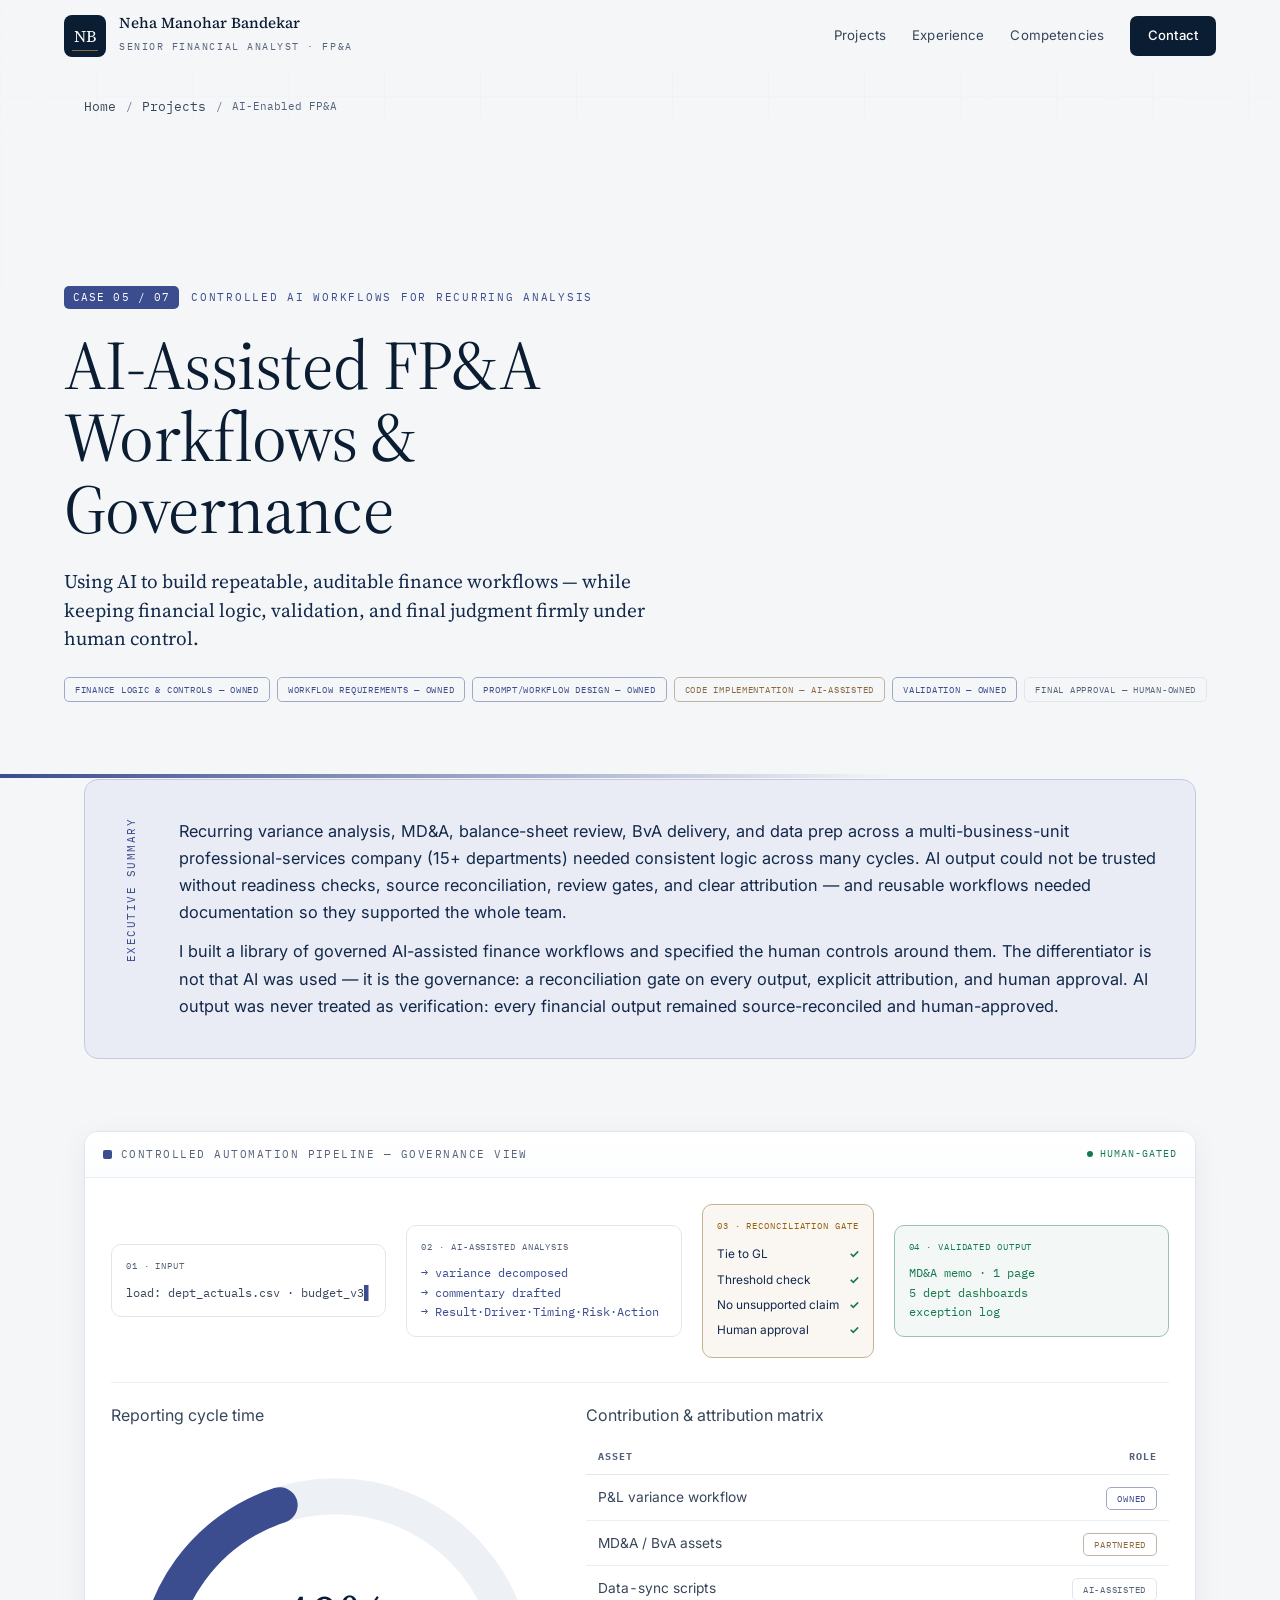
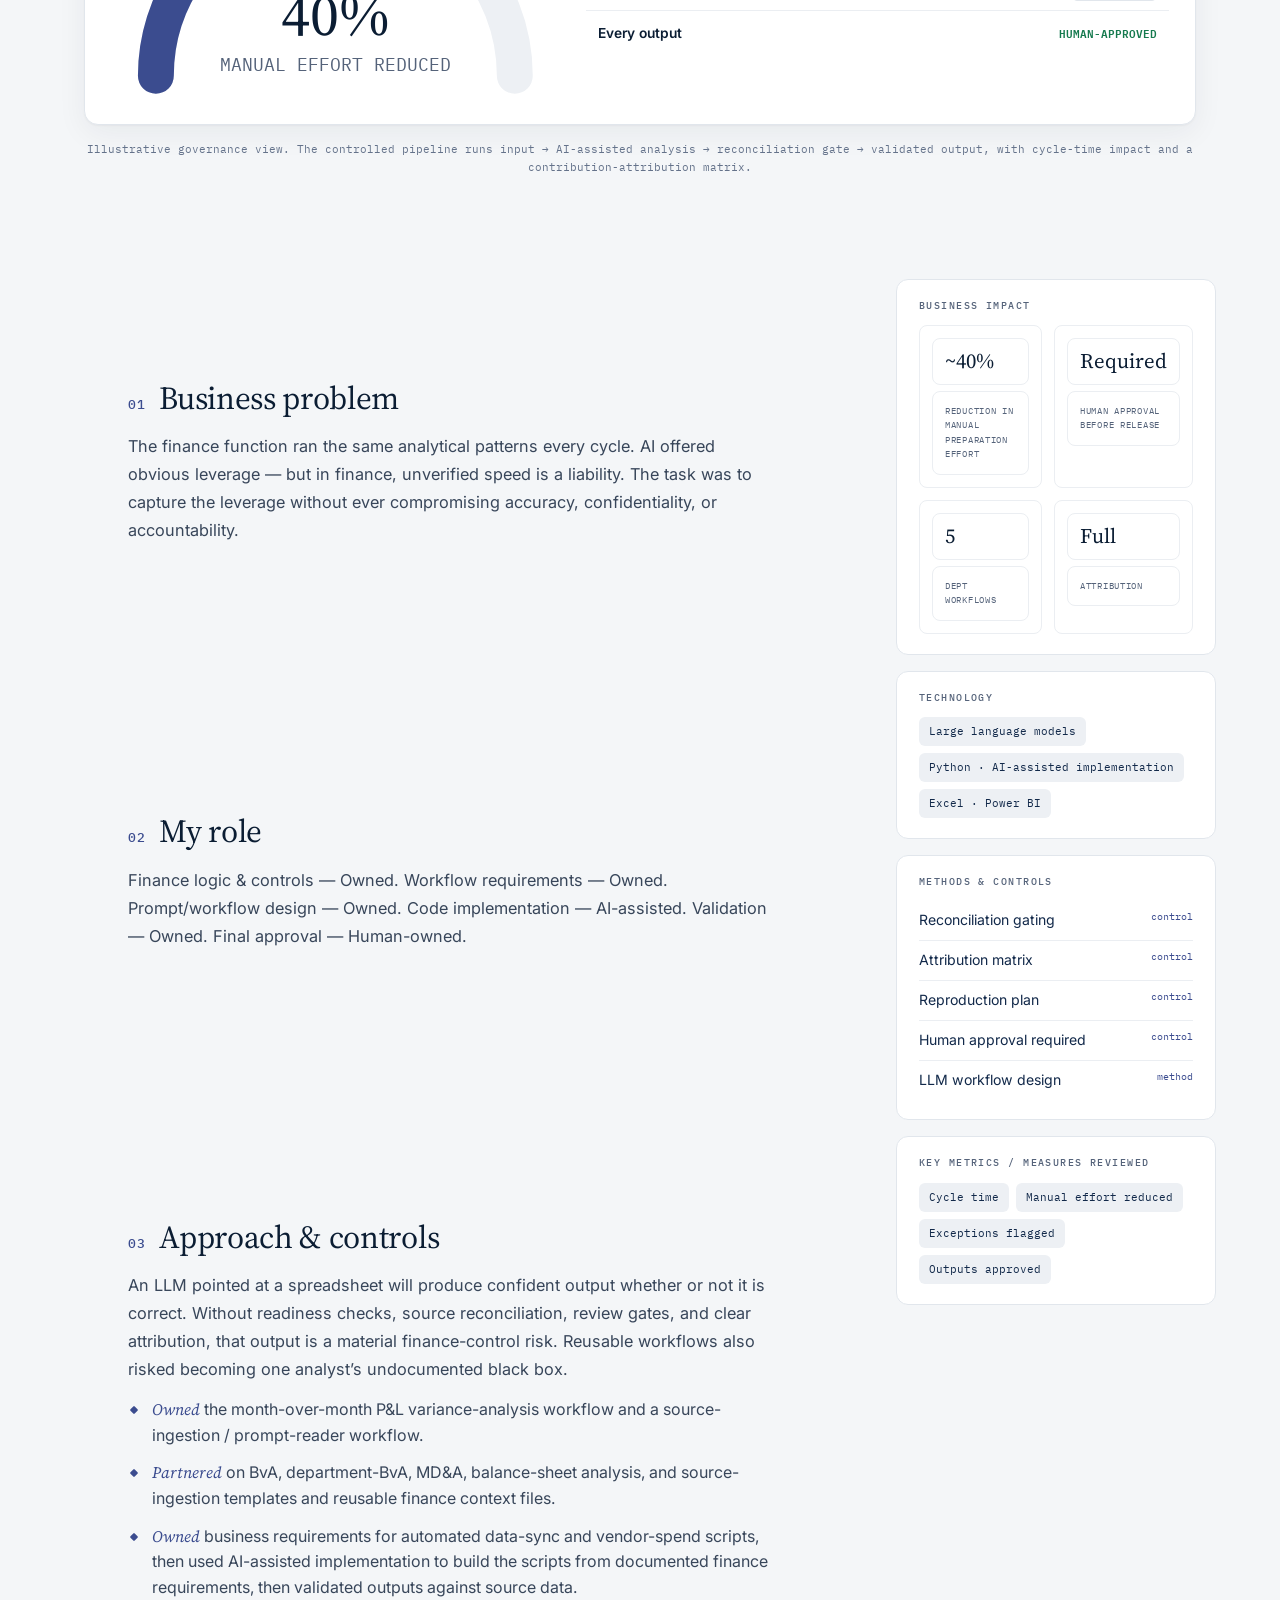
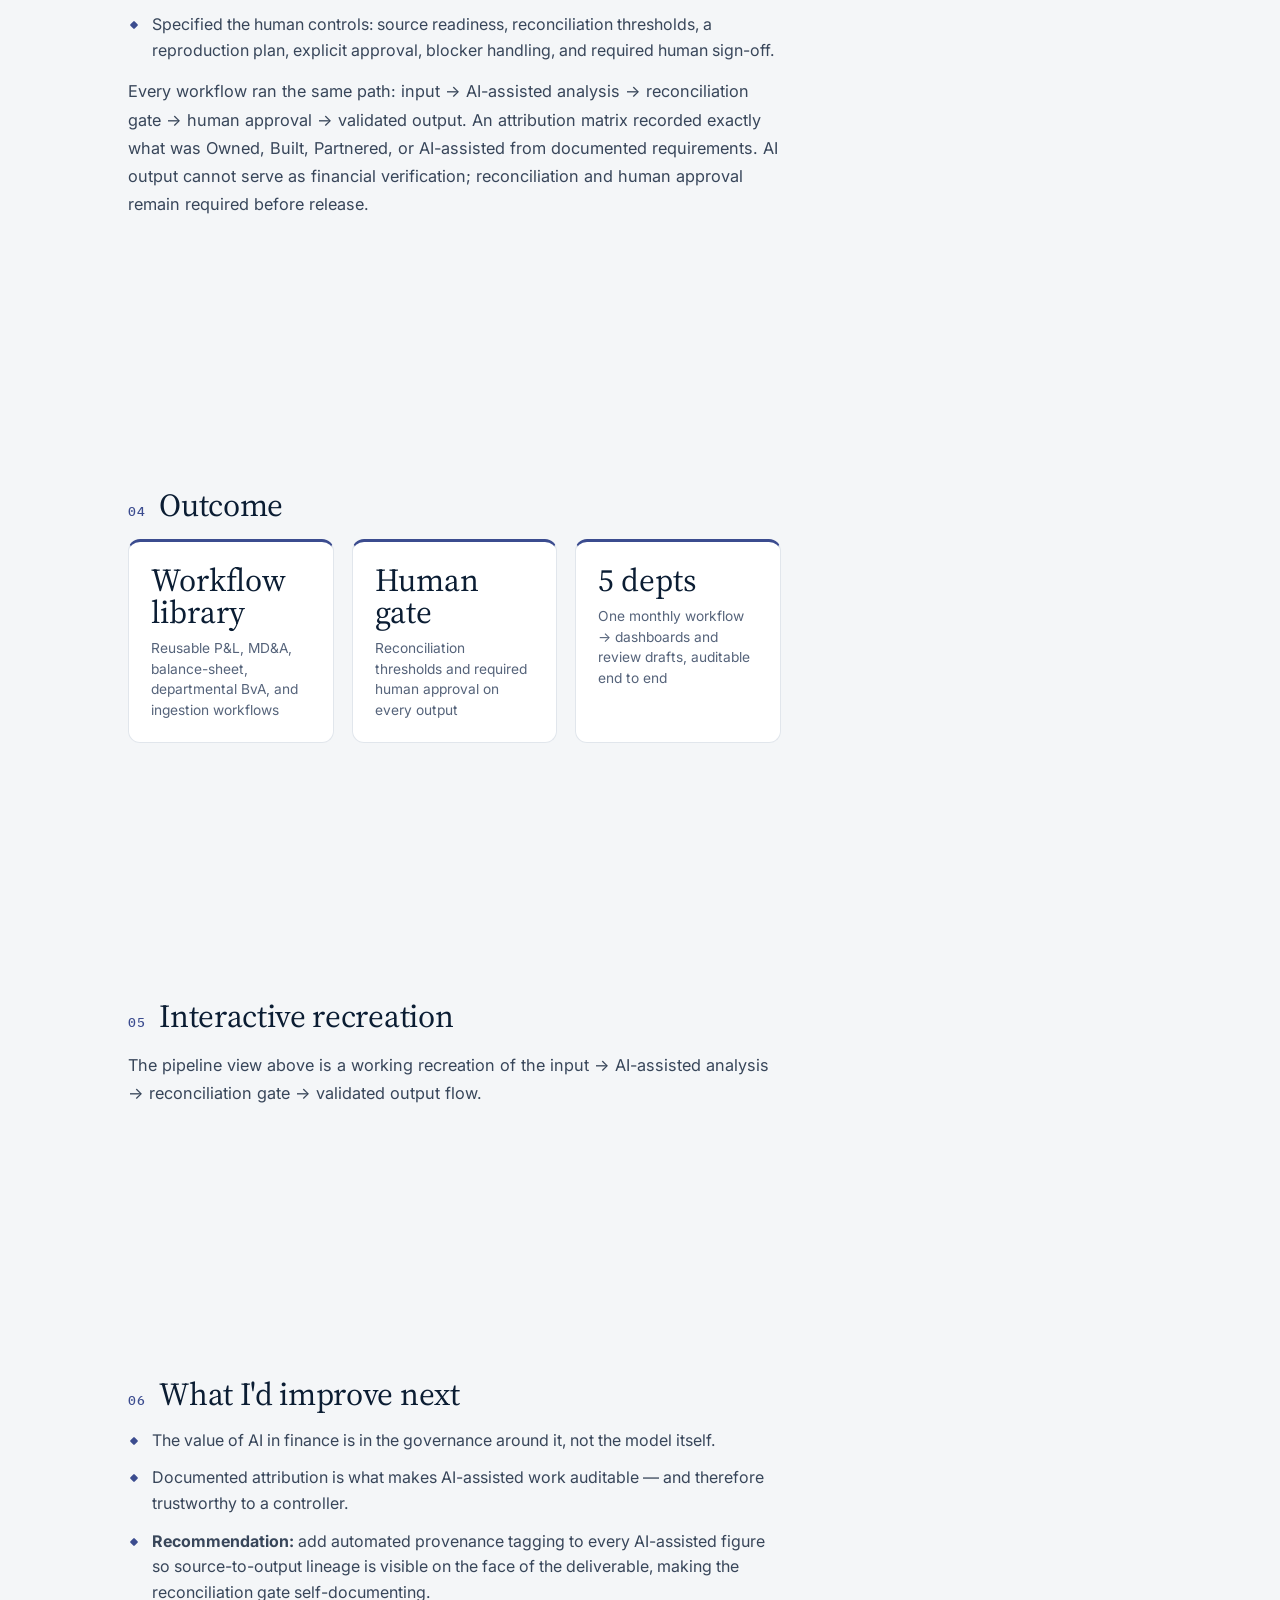
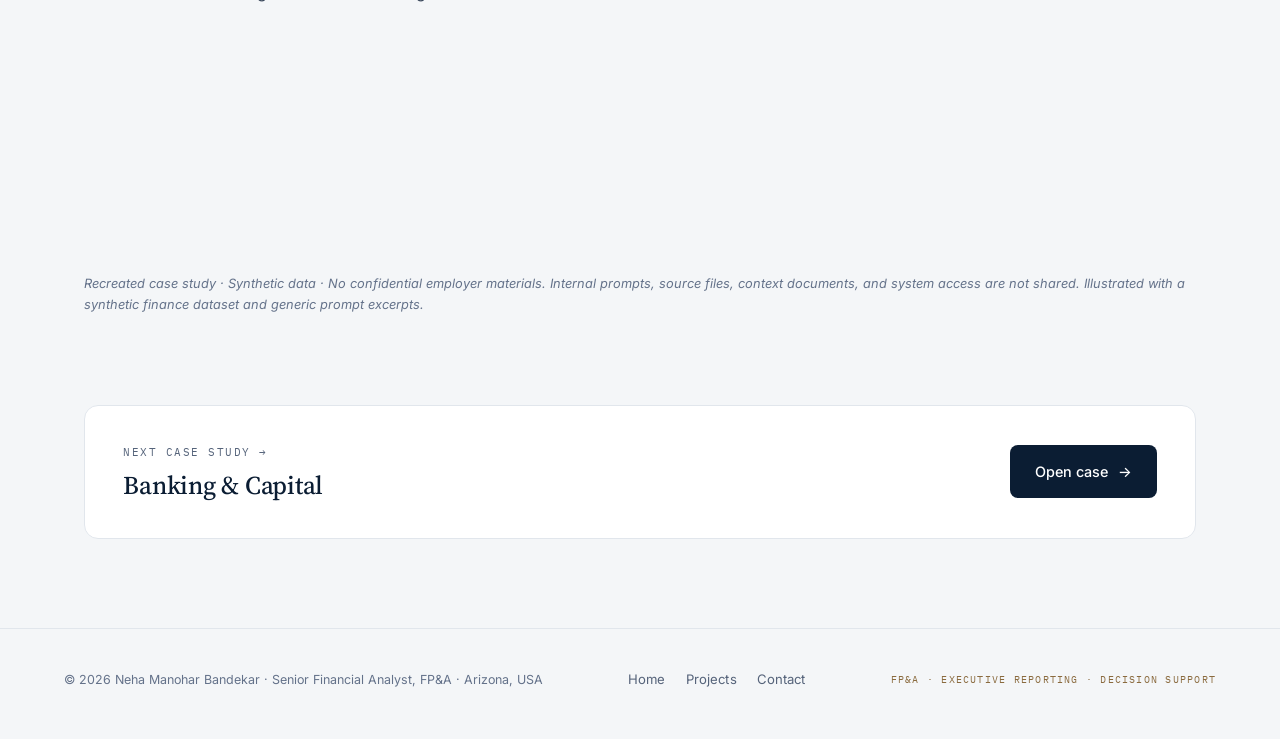
==== ai-fpa.html @ d9a39045 "Initial commit: Neha Bandekar FP&A portfolio" ====
<!DOCTYPE html>
<html lang="en">
<head>
<meta charset="utf-8"/>
<meta name="viewport" content="width=device-width, initial-scale=1"/>
<title>AI-Assisted FP&A Workflows & Governance</title>
<meta name="description" content="FP&A case study: using AI to build repeatable finance workflows while keeping financial logic, validation, and final judgment under human control."/>
<meta name="robots" content="index,follow"/>
<link rel="canonical" href="https://nehabandekar.com/ai-fpa"/>
<meta property="og:type" content="article"/>
<meta property="og:title" content="AI-Assisted FP&A Workflows & Governance"/>
<meta property="og:description" content="FP&A case study: using AI to build repeatable finance workflows while keeping financial logic, validation, and final judgment under human control."/>
<meta property="og:url" content="https://nehabandekar.com/ai-fpa"/>
<meta property="og:image" content="https://nehabandekar.com/og-image.png"/>
<meta property="og:image:width" content="1200"/>
<meta property="og:image:height" content="630"/>
<meta property="og:image:alt" content="Neha Manohar Bandekar — Senior Financial Analyst, FP&A"/>
<meta property="og:site_name" content="Neha Manohar Bandekar — Senior Financial Analyst"/>
<meta name="twitter:card" content="summary_large_image"/>
<meta name="twitter:image" content="https://nehabandekar.com/og-image.png"/>
<meta name="twitter:title" content="AI-Assisted FP&A Workflows & Governance"/>
<meta name="twitter:description" content="FP&A case study: using AI to build repeatable finance workflows while keeping financial logic, validation, and final judgment under human control."/>
<meta name="theme-color" content="#3B4C8F"/>
<link rel="icon" href="data:image/svg+xml,%3Csvg xmlns='http://www.w3.org/2000/svg' viewBox='0 0 64 64'%3E%3Crect width='64' height='64' rx='12' fill='%230B1D33'/%3E%3Ctext x='32' y='42' font-family='Georgia,serif' font-size='28' fill='%23fff' text-anchor='middle'%3ENB%3C/text%3E%3C/svg%3E"/>
<link rel="preconnect" href="https://fonts.googleapis.com"><link rel="preconnect" href="https://fonts.gstatic.com" crossorigin>
<link href="https://fonts.googleapis.com/css2?family=Source+Serif+4:ital,opsz,wght@0,8..60,400;0,8..60,500;0,8..60,600;1,8..60,400&family=Inter:wght@400;500;600&family=IBM+Plex+Mono:wght@400;500&display=swap" rel="stylesheet">
<link rel="stylesheet" href="styles.css">
<script type="application/ld+json">
{"@context":"https://schema.org","@graph":[
{"@type":"BreadcrumbList","itemListElement":[
{"@type":"ListItem","position":1,"name":"Home","item":"https://nehabandekar.com/"},
{"@type":"ListItem","position":2,"name":"Projects","item":"https://nehabandekar.com/#cases"},
{"@type":"ListItem","position":3,"name":"AI-Assisted FP&amp;A Workflows &amp; Governance","item":"https://nehabandekar.com/ai-fpa"}]},
{"@type":"CreativeWork","name":"AI-Assisted FP&amp;A Workflows &amp; Governance","about":"Governed, human-controlled AI-assisted workflows for recurring FP&A analysis and reporting","headline":"AI-Assisted FP&amp;A Workflows &amp; Governance","creator":{"@type":"Person","name":"Neha Manohar Bandekar","jobTitle":"Senior Financial Analyst, FP&A"},"keywords":"AI in Finance, FP&A Automation, Financial Reporting, Governance, Data Integrity, Decision Support, Finance Transformation","description":"An FP&A case study on using AI to build repeatable finance workflows while keeping financial logic, validation, confidentiality, and final judgment under analyst control — the reconciliation gate that makes automation safe."}]}
</script>
<style>
.af-flow{display:grid;grid-template-columns:1fr auto 1fr auto auto auto 1fr;gap:10px;align-items:center;margin-bottom:24px}
@media(max-width:900px){.af-flow{grid-template-columns:1fr;gap:12px}.af-arrow{transform:rotate(90deg);margin:0 auto}}
.af-node,.af-gate{border:1px solid var(--line);border-radius:10px;padding:14px;background:#fff}
.af-node.out{border-color:color-mix(in srgb,var(--pos) 35%,var(--line));background:color-mix(in srgb,var(--pos) 5%,#fff)}
.af-gate{border-color:color-mix(in srgb,var(--warn) 40%,var(--line));background:color-mix(in srgb,var(--warn) 5%,#fff);min-width:150px}
.af-h{font-family:var(--mono);font-size:.56rem;letter-spacing:.1em;text-transform:uppercase;color:var(--muted);margin-bottom:9px}
.af-term{font-family:var(--mono);font-size:.72rem;color:var(--body);line-height:1.7}
.af-g{color:var(--accent)}.af-m{color:var(--pos)}
.af-cur{color:var(--accent);animation:beat 1s step-end infinite}
.af-g-row{display:flex;justify-content:space-between;font-size:.74rem;color:var(--ink-2);padding:3px 0}
.af-g-row b{color:var(--pos)}
.af-lower{display:grid;grid-template-columns:1fr 1.3fr;gap:26px;border-top:1px solid var(--line-2);padding-top:20px}
@media(max-width:760px){.af-lower{grid-template-columns:1fr;gap:26px}}

.pg-hero,.pg-hero::after,.pg-kicker,.pg-kicker .num,.pg-hero h1 .em,.cs h2 .n,.result,.es-inner,.es-label,.stage .panel-title .sq,.nextp-inner:hover{}
:root{--accent:#3B4C8F;--accent-soft:#E9EBF5;}
</style>
</head>
<body>
<div id="progress"></div>
<header id="site-header">
  <a class="brand" href="/" aria-label="Home — Neha Manohar Bandekar">
    <span class="monogram">NB</span>
    <span class="brand-txt"><b>Neha Manohar Bandekar</b><span>Senior Financial Analyst · FP&amp;A</span></span>
  </a>
  <nav aria-label="Primary">
    <a href="/#cases">Projects</a>
    <a href="/#career">Experience</a>
    <a href="/#expertise">Competencies</a>
    <a class="nav-cta" href="/#contact">Contact</a>
  </nav>
</header>
<main>
<nav class="crumbs" aria-label="Breadcrumb" style="max-width:var(--maxw);margin:0 auto;padding:96px var(--pad) 0">
  <a href="/">Home</a><span class="sep">/</span><a href="/#cases">Projects</a><span class="sep">/</span><span>AI-Enabled FP&A</span>
</nav>
<header class="pg-hero">
  <div class="wrap">
    <div class="pg-kicker"><span class="num">CASE 05 / 07</span> <span>Controlled AI workflows for recurring analysis</span></div>
    <h1>AI-Assisted FP&A Workflows & Governance</h1>
    <p class="pg-lede">Using AI to build repeatable, auditable finance workflows — while keeping financial logic, validation, and final judgment firmly under human control.</p>
    <div class="badges"><span class="badge led">Finance logic &amp; controls — Owned</span><span class="badge led">Workflow requirements — Owned</span><span class="badge led">Prompt/workflow design — Owned</span><span class="badge co">Code implementation — AI-assisted</span><span class="badge led">Validation — Owned</span><span class="badge sup">Final approval — Human-owned</span></div>
  </div>
</header>

<div class="exec-sum">
  <div class="es-inner">
    <div class="es-label">Executive Summary</div>
    <div class="es-body"><p>Recurring variance analysis, MD&A, balance-sheet review, BvA delivery, and data prep across a multi-business-unit professional-services company (15+ departments) needed consistent logic across many cycles. AI output could not be trusted without readiness checks, source reconciliation, review gates, and clear attribution — and reusable workflows needed documentation so they supported the whole team.</p><p>I built a library of governed AI-assisted finance workflows and specified the human controls around them. The differentiator is not that AI was used — it is the governance: a reconciliation gate on every output, explicit attribution, and human approval. AI output was never treated as verification: every financial output remained source-reconciled and human-approved.</p></div>
  </div>
</div>

<div class="stage">
<div class="panel">
  <div class="panel-bar"><span class="panel-title"><span class="sq"></span> Controlled Automation Pipeline — Governance View</span><span class="panel-live">Human-gated</span></div>
  <div class="panel-body">
    <div class="af-flow">
      <div class="af-node fadeup"><div class="af-h">01 · Input</div><div class="af-term">load: dept_actuals.csv · budget_v3<span class="af-cur">&#9611;</span></div></div>
      <div class="af-arrow"><svg viewBox="0 0 40 16" aria-hidden="true"><path class="flowdash" d="M2 8 H30" stroke="var(--accent)" stroke-width="2" fill="none"/><path d="M25 3 L34 8 L25 13" stroke="var(--accent)" stroke-width="2" fill="none"/></svg></div>
      <div class="af-node fadeup" style="animation-delay:.2s"><div class="af-h">02 · AI-assisted analysis</div><div class="af-term af-g">→ variance decomposed<br>→ commentary drafted<br>→ Result·Driver·Timing·Risk·Action</div></div>
      <div class="af-arrow"><svg viewBox="0 0 40 16" aria-hidden="true"><path class="flowdash" d="M2 8 H30" stroke="var(--warn)" stroke-width="2" fill="none"/><path d="M25 3 L34 8 L25 13" stroke="var(--warn)" stroke-width="2" fill="none"/></svg></div>
      <div class="af-gate fadeup" style="animation-delay:.4s"><div class="af-h" style="color:var(--warn)">03 · Reconciliation gate</div>
        <div class="af-g-row"><span>Tie to GL</span><b>&#10003;</b></div>
        <div class="af-g-row"><span>Threshold check</span><b>&#10003;</b></div>
        <div class="af-g-row"><span>No unsupported claim</span><b>&#10003;</b></div>
        <div class="af-g-row"><span>Human approval</span><b>&#10003;</b></div>
      </div>
      <div class="af-arrow"><svg viewBox="0 0 40 16" aria-hidden="true"><path class="flowdash" d="M2 8 H30" stroke="var(--pos)" stroke-width="2" fill="none"/><path d="M25 3 L34 8 L25 13" stroke="var(--pos)" stroke-width="2" fill="none"/></svg></div>
      <div class="af-node out fadeup" style="animation-delay:.6s"><div class="af-h" style="color:var(--pos)">04 · Validated output</div><div class="af-term af-m">MD&amp;A memo · 1 page<br>5 dept dashboards<br>exception log</div></div>
    </div>
    <div class="af-lower">
      <div class="af-gauge">
        <span class="ex-t">Reporting cycle time</span>
        <svg viewBox="0 0 200 120" class="viz" role="img" aria-label="Gauge chart showing percentage of manual reporting-cycle effort reduced">
          <path d="M20 110 A80 80 0 0 1 180 110" fill="none" stroke="var(--paper-2)" stroke-width="16" stroke-linecap="round"/>
          <path id="afGauge" class="ringfill" d="M20 110 A80 80 0 0 1 180 110" fill="none" stroke="var(--accent)" stroke-width="16" stroke-linecap="round" stroke-dasharray="251" stroke-dashoffset="251"/>
          <text x="100" y="92" text-anchor="middle" font-family="var(--serif)" font-size="26" fill="var(--ink)" class="count" id="afPct" data-to="40" data-suf="%" data-dec="0">0%</text>
          <text x="100" y="108" text-anchor="middle" font-family="var(--mono)" font-size="8" fill="var(--muted)">MANUAL EFFORT REDUCED</text>
        </svg>
      </div>
      <div class="af-attr">
        <span class="ex-t">Contribution &amp; attribution matrix</span>
        <span class="dtable-hint">Swipe to see all columns →</span>
        <div class="dtable-wrap">
        <table class="dtable" style="margin-top:10px">
          <tr><th>Asset</th><th>Role</th></tr>
          <tr><td>P&amp;L variance workflow</td><td><span class="badge led">Owned</span></td></tr>
          <tr><td>MD&amp;A / BvA assets</td><td><span class="badge co">Partnered</span></td></tr>
          <tr><td>Data-sync scripts</td><td><span class="badge sup">AI-assisted</span></td></tr>
          <tr class="tot"><td>Every output</td><td><span class="mono" style="color:var(--pos);font-size:.7rem">HUMAN-APPROVED</span></td></tr>
        </table>
        </div>
      </div>
    </div>
  </div>
</div></div>
<p class="stage-cap">Illustrative governance view. The controlled pipeline runs input → AI-assisted analysis → reconciliation gate → validated output, with cycle-time impact and a contribution-attribution matrix.</p>

<div class="engage">
  <div class="engage-wrap">
    <div class="case-flow">
      <section class="cs" id="ctx"><h2><span class="n">01</span>Business problem</h2><p>The finance function ran the same analytical patterns every cycle. AI offered obvious leverage — but in finance, unverified speed is a liability. The task was to capture the leverage without ever compromising accuracy, confidentiality, or accountability.</p></section><section class="cs" id="role"><h2><span class="n">02</span>My role</h2><p>Finance logic &amp; controls — Owned. Workflow requirements — Owned. Prompt/workflow design — Owned. Code implementation — AI-assisted. Validation — Owned. Final approval — Human-owned.</p></section><section class="cs" id="challenge"><h2><span class="n">03</span>Approach &amp; controls</h2><p>An LLM pointed at a spreadsheet will produce confident output whether or not it is correct. Without readiness checks, source reconciliation, review gates, and clear attribution, that output is a material finance-control risk. Reusable workflows also risked becoming one analyst’s undocumented black box.</p><ul><li><em class="em">Owned</em> the month-over-month P&amp;L variance-analysis workflow and a source-ingestion / prompt-reader workflow.</li><li><em class="em">Partnered</em> on BvA, department-BvA, MD&amp;A, balance-sheet analysis, and source-ingestion templates and reusable finance context files.</li><li><em class="em">Owned</em> business requirements for automated data-sync and vendor-spend scripts, then used AI-assisted implementation to build the scripts from documented finance requirements, then validated outputs against source data.</li><li>Specified the human controls: source readiness, reconciliation thresholds, a reproduction plan, explicit approval, blocker handling, and required human sign-off.</li></ul><p>Every workflow ran the same path: input → AI-assisted analysis → reconciliation gate → human approval → validated output. An attribution matrix recorded exactly what was Owned, Built, Partnered, or AI-assisted from documented requirements. AI output cannot serve as financial verification; reconciliation and human approval remain required before release.</p></section><section class="cs" id="results"><h2><span class="n">04</span>Outcome</h2><div class="results-grid"><div class="result"><div class="v">Workflow library</div><div class="k">Reusable P&amp;L, MD&amp;A, balance-sheet, departmental BvA, and ingestion workflows</div></div><div class="result"><div class="v">Human gate</div><div class="k">Reconciliation thresholds and required human approval on every output</div></div><div class="result"><div class="v">5 depts</div><div class="k">One monthly workflow → dashboards and review drafts, auditable end to end</div></div></div></section><section class="cs" id="interactive"><h2><span class="n">05</span>Interactive recreation</h2><p>The pipeline view above is a working recreation of the input → AI-assisted analysis → reconciliation gate → validated output flow.</p></section><section class="cs" id="lessons"><h2><span class="n">06</span>What I'd improve next</h2><ul><li>The value of AI in finance is in the governance around it, not the model itself.</li><li>Documented attribution is what makes AI-assisted work auditable — and therefore trustworthy to a controller.</li><li><b>Recommendation:</b> add automated provenance tagging to every AI-assisted figure so source-to-output lineage is visible on the face of the deliverable, making the reconciliation gate self-documenting.</li></ul></section>
    </div>
    <aside class="rail">
      <div class="rail-card"><h3>Business impact</h3><div class="rail-kpi"><div><div class="v figure">~40%</div><div class="k">Reduction in manual preparation effort</div></div><div><div class="v figure">Required</div><div class="k">Human approval before release</div></div><div><div class="v figure">5</div><div class="k">Dept workflows</div></div><div><div class="v figure">Full</div><div class="k">Attribution</div></div></div></div>
      <div class="rail-card"><h3>Technology</h3><div class="rail-chips"><span>Large language models</span><span>Python · AI-assisted implementation</span><span>Excel · Power BI</span></div></div>
      <div class="rail-card"><h3>Methods &amp; Controls</h3><ul class="rail-list"><li><span>Reconciliation gating</span><span class="tag">control</span></li><li><span>Attribution matrix</span><span class="tag">control</span></li><li><span>Reproduction plan</span><span class="tag">control</span></li><li><span>Human approval required</span><span class="tag">control</span></li><li><span>LLM workflow design</span><span class="tag">method</span></li></ul></div>
      <div class="rail-card"><h3>Key Metrics / Measures Reviewed</h3><div class="rail-chips"><span>Cycle time</span><span>Manual effort reduced</span><span>Exceptions flagged</span><span>Outputs approved</span></div></div>
    </aside>
  </div>
</div>

<p class="pg-disclaimer">Recreated case study · Synthetic data · No confidential employer materials. Internal prompts, source files, context documents, and system access are not shared. Illustrated with a synthetic finance dataset and generic prompt excerpts.</p>

<div class="nextp">
  <a class="nextp-inner" href="/banking">
    <div><div class="lab">Next case study →</div><h3>Banking &amp; Capital</h3></div>
    <span class="btn btn-primary go">Open case <span class="ar">→</span></span>
  </a>
</div>
</main>
<footer>
  <span class="copy">© 2026 Neha Manohar Bandekar · Senior Financial Analyst, FP&amp;A · Arizona, USA</span>
  <nav class="fnav"><a href="/">Home</a><a href="/#cases">Projects</a><a href="/#contact">Contact</a></nav>
  <span class="tag">FP&amp;A · Executive Reporting · Decision Support</span>
</footer>
<script>
(function(){
  var bar=document.getElementById('progress');
  addEventListener('scroll',function(){var h=document.documentElement.scrollHeight-innerHeight;bar.style.width=(h>0?scrollY/h*100:0)+'%';var hd=document.getElementById('site-header');hd.classList.toggle('solid',scrollY>30);},{passive:true});

  (function(){
    var reduce=matchMedia('(prefers-reduced-motion:reduce)').matches;
    function run(el){var to=+el.dataset.to,pre=el.dataset.pre||'',suf=el.dataset.suf||'',dec=+(el.dataset.dec||0),hold=el.dataset.hold?900:0,s;
      if(reduce){el.textContent=pre+(dec?to.toFixed(dec):Math.round(to).toLocaleString())+suf;return;}
      setTimeout(function(){s=performance.now();(function t(n){var p=Math.min((n-s)/1400,1),e=1-Math.pow(1-p,3),v=to*e;el.textContent=pre+(dec?v.toFixed(dec):Math.round(v).toLocaleString())+suf;if(p<1)requestAnimationFrame(t);})(performance.now());},hold);}
    var io=new IntersectionObserver(function(en){en.forEach(function(x){if(x.isIntersecting){run(x.target);io.unobserve(x.target);}});},{threshold:.4});
    document.querySelectorAll('.count[data-to]').forEach(function(el){io.observe(el);});
  })();


  (function(){
    var gauge=document.getElementById('afGauge');
    if(gauge){setTimeout(function(){gauge.style.strokeDashoffset=251*(1-0.40);},400);}
  })();

})();
</script>
</body>
</html>
---- styles.css ----
/* ============================================================
   Neha Manohar Bandekar — Senior Financial Analyst (FP&A)
   Design system: institutional "executive report"
   Light / navy-ink / serif display / BI-grade data styling
   ============================================================ */

:root{
  /* surfaces */
  --paper:#F4F6F8;
  --paper-2:#EDF0F4;
  --panel:#FFFFFF;
  --ink:#0B1D33;        /* headlines */
  --ink-2:#12294A;
  --body:#38465A;       /* body text */
  --muted:#55637A;      /* darkened from #6C7A8D — WCAG AA 4.5:1 on white (R-054) */
  --faint:#64728A;      /* darkened from #9AA6B4 — WCAG AA 4.5:1 on white (R-054) */
  --line:#E1E6EC;
  --line-2:#EBEEF2;
  --grid:#EDF1F5;
  /* brand */
  --accent:#1D4E79;     /* default; overridden per project page */
  --accent-soft:#E8EFF5;
  --gold:#8A6A3E;        /* darkened from #9A7B4F — WCAG AA 4.5:1 on white (R-054) */
  --pos:#157A4E;         /* darkened from #1B8A5A — WCAG AA 4.5:1 on white (R-054) */
  --neg:#C0453B;
  --warn:#96620C;        /* darkened from #B7791F — WCAG AA 4.5:1 on white (R-054) */
  /* type */
  --serif:"Source Serif 4",Georgia,"Times New Roman",serif;
  --sans:"Inter",system-ui,-apple-system,"Segoe UI",sans-serif;
  --mono:"IBM Plex Mono",ui-monospace,"SFMono-Regular",monospace;
  --pad:clamp(20px,5vw,80px);
  --maxw:1240px;
  --shadow:0 1px 2px rgba(11,29,51,.04),0 8px 30px rgba(11,29,51,.06);
  --shadow-lg:0 2px 6px rgba(11,29,51,.06),0 24px 60px rgba(11,29,51,.10);
}

*{box-sizing:border-box}
html{scroll-behavior:smooth;overflow-x:hidden;-webkit-text-size-adjust:100%}
body{
  margin:0;background:var(--paper);color:var(--body);
  font-family:var(--sans);font-size:16px;line-height:1.62;font-weight:400;
  -webkit-font-smoothing:antialiased;text-rendering:optimizeLegibility;overflow-x:hidden;
}
body::before{ /* faint blueprint grid, very subtle */
  content:"";position:fixed;inset:0;pointer-events:none;z-index:0;opacity:.5;
  background-image:linear-gradient(var(--line-2) 1px,transparent 1px),linear-gradient(90deg,var(--line-2) 1px,transparent 1px);
  background-size:96px 96px;
  -webkit-mask-image:radial-gradient(130% 80% at 50% 0%,#000 8%,transparent 60%);
          mask-image:radial-gradient(130% 80% at 50% 0%,#000 8%,transparent 60%);
}
main,header,footer{position:relative;z-index:2}
a{color:inherit;text-decoration:none}
img,svg{max-width:100%}
:focus-visible{outline:2px solid var(--accent);outline-offset:3px;border-radius:4px}
::selection{background:var(--accent);color:#fff}

/* ---------- typography ---------- */
h1,h2,h3,h4{font-family:var(--serif);color:var(--ink);font-weight:500;line-height:1.1;letter-spacing:-.01em;margin:0}
h1{font-size:clamp(2.5rem,5.4vw,4.5rem);font-weight:400;line-height:1.04}
h2{font-size:clamp(1.9rem,3.6vw,3rem);font-weight:400}
h3{font-size:clamp(1.25rem,2vw,1.6rem)}
p{margin:0 0 1em}
.serif{font-family:var(--serif)}
.mono{font-family:var(--mono)}
.lede{font-size:clamp(1.05rem,1.35vw,1.24rem);line-height:1.65;color:var(--ink-2);max-width:64ch}
.eyebrow{
  font-family:var(--mono);font-size:.7rem;font-weight:500;letter-spacing:.22em;text-transform:uppercase;
  color:var(--accent);display:flex;align-items:center;gap:14px;margin-bottom:22px;
}
.eyebrow::before{content:"";width:26px;height:2px;background:var(--gold);flex:none}
.muted{color:var(--muted)}
.figure{font-variant-numeric:tabular-nums}
em.em{font-style:italic;color:var(--accent);font-family:var(--serif)}

/* ---------- layout ---------- */
section{padding:clamp(64px,8vw,120px) var(--pad);position:relative}
.wrap{width:100%;max-width:var(--maxw);margin:0 auto}
.rule{height:1px;background:var(--line);max-width:var(--maxw);margin:0 auto}
.hair{height:1px;background:linear-gradient(90deg,var(--gold),transparent);width:64px;margin:0 0 26px}
.grid2{display:grid;grid-template-columns:1fr 1fr;gap:clamp(28px,4vw,64px)}
.grid2>*,.grid3>*,.grid4>*{min-width:0}
svg.viz{width:100%;height:auto;max-width:100%;display:block}
/* Defensive fix: prevent any two/three-column layout on any page from being
   stretched wide by a wide child (e.g. a scrollable data table) sharing its
   grid track — every grid item must be allowed to shrink below its content's
   natural width. */
.ex-two>*,.kp-mid>*,.kp-top>*,.bv-two>*,.dv-two>*,.dv-head>*,
.af-lower>*,.af-flow>*,.pb-top>*,.pb-lower>*,.bk-lower>*,
.live-lower>*,.stage .panel-body>*{min-width:0}
.grid3{display:grid;grid-template-columns:repeat(3,1fr);gap:20px}
.grid4{display:grid;grid-template-columns:repeat(4,1fr);gap:18px}
@media(max-width:960px){.grid2,.grid3,.grid4{grid-template-columns:1fr}}
.sec-head{max-width:760px;margin-bottom:8px}
.sec-kicker{font-family:var(--mono);font-size:.72rem;letter-spacing:.2em;text-transform:uppercase;color:var(--faint);margin-bottom:18px}

/* ---------- header / letterhead ---------- */
header{
  position:fixed;top:0;left:0;right:0;z-index:60;display:flex;align-items:center;justify-content:space-between;
  padding:14px var(--pad);background:rgba(244,246,248,.82);backdrop-filter:blur(14px);-webkit-backdrop-filter:blur(14px);
  border-bottom:1px solid transparent;transition:border-color .3s,background .3s,box-shadow .3s;
}
header.solid{border-bottom-color:var(--line);background:rgba(244,246,248,.94);box-shadow:0 1px 0 rgba(11,29,51,.02)}
.brand{display:flex;align-items:center;gap:13px}
.monogram{
  width:42px;height:42px;border-radius:8px;background:var(--ink);color:#fff;display:grid;place-items:center;
  font-family:var(--serif);font-size:1.02rem;letter-spacing:.02em;position:relative;
}
.monogram::after{content:"";position:absolute;left:8px;right:8px;bottom:6px;height:1.5px;background:var(--gold)}
.brand-txt b{display:block;font-family:var(--serif);font-weight:500;font-size:.95rem;color:var(--ink);line-height:1.2}
.brand-txt span{font-family:var(--mono);font-size:.6rem;letter-spacing:.16em;text-transform:uppercase;color:var(--muted)}
nav{display:flex;align-items:center;gap:26px}
nav a{font-size:.83rem;color:var(--body);letter-spacing:.01em;transition:color .25s;position:relative}
nav a:not(.nav-cta):hover{color:var(--accent)}
nav a:not(.nav-cta)::after{content:"";position:absolute;left:0;right:100%;bottom:-5px;height:1.5px;background:var(--accent);transition:right .3s}
nav a:not(.nav-cta):hover::after{right:0}
.nav-cta{background:var(--ink);color:#fff!important;padding:9px 18px;border-radius:7px;font-size:.82rem;font-weight:500;transition:background .25s,transform .25s}
.nav-cta:hover{background:var(--accent);transform:translateY(-1px)}
@media(max-width:1080px){nav a:not(.nav-cta){display:none}}
#progress{position:fixed;top:0;left:0;height:2px;width:0;background:var(--accent);z-index:70}

/* ---------- buttons ---------- */
.btn{display:inline-flex;align-items:center;gap:9px;padding:14px 24px;border-radius:8px;font-size:.9rem;font-weight:500;letter-spacing:.005em;transition:all .28s;border:1px solid transparent;cursor:pointer}
.btn-primary{background:var(--ink);color:#fff}
.btn-primary:hover{background:var(--accent);transform:translateY(-2px);box-shadow:var(--shadow)}
.btn-ghost{border-color:var(--line);color:var(--ink);background:var(--panel)}
.btn-ghost:hover{border-color:var(--accent);color:var(--accent);transform:translateY(-2px)}
.btn .ar{transition:transform .28s}.btn:hover .ar{transform:translateX(3px)}

/* ---------- hero ---------- */
#hero{padding-top:clamp(120px,16vw,180px);padding-bottom:clamp(40px,6vw,72px)}
.hero-grid{display:grid;grid-template-columns:1.05fr .95fr;gap:clamp(32px,4vw,64px);align-items:center}
@media(max-width:1024px){.hero-grid{grid-template-columns:1fr;gap:40px}}
.hero-tag{display:inline-flex;align-items:center;gap:10px;font-family:var(--mono);font-size:.7rem;letter-spacing:.14em;text-transform:uppercase;color:var(--muted);border:1px solid var(--line);background:var(--panel);padding:7px 14px;border-radius:999px;margin-bottom:28px}
.hero-tag .dot{width:7px;height:7px;border-radius:50%;background:var(--pos);box-shadow:0 0 0 3px rgba(27,138,90,.15)}
#hero h1{margin-bottom:22px}
#hero h1 .em{font-style:italic}
.hero-sub{max-width:52ch;color:var(--body);font-size:1.08rem}
.hero-cta{display:flex;gap:13px;flex-wrap:wrap;margin-top:32px}
.hero-meta{display:flex;gap:26px;flex-wrap:wrap;margin-top:36px;padding-top:26px;border-top:1px solid var(--line)}
.hero-meta div{min-width:0}
.hero-meta .n{font-family:var(--serif);font-size:1.5rem;color:var(--ink);line-height:1}
.hero-meta .l{font-family:var(--mono);font-size:.62rem;letter-spacing:.12em;text-transform:uppercase;color:var(--muted);margin-top:6px}

/* ---------- panel / BI kit ---------- */
.panel{background:var(--panel);border:1px solid var(--line);border-radius:14px;box-shadow:var(--shadow);overflow:hidden}
.panel-bar{display:flex;align-items:center;justify-content:space-between;padding:14px 18px;border-bottom:1px solid var(--line-2);background:linear-gradient(180deg,#fff,#fcfdfe)}
.panel-title{font-family:var(--mono);font-size:.66rem;letter-spacing:.14em;text-transform:uppercase;color:var(--muted);display:flex;align-items:center;gap:9px}
.panel-title .sq{width:9px;height:9px;border-radius:2px;background:var(--accent)}
.panel-live{font-family:var(--mono);font-size:.62rem;letter-spacing:.1em;text-transform:uppercase;color:var(--pos);display:flex;align-items:center;gap:7px}
.panel-live::before{content:"";width:6px;height:6px;border-radius:50%;background:var(--pos);animation:beat 2s infinite}
@keyframes beat{0%,100%{opacity:1}50%{opacity:.3}}
.panel-body{padding:clamp(16px,2.4vw,26px)}

/* KPI cards */
.kpis{display:grid;grid-template-columns:repeat(4,1fr);gap:0}
.kpis>.kpi{border-right:1px solid var(--line-2)}
.kpis>.kpi:last-child{border-right:0}
@media(max-width:680px){.kpis{grid-template-columns:1fr 1fr}.kpis>.kpi:nth-child(2n){border-right:0}.kpis>.kpi:nth-child(-n+2){border-bottom:1px solid var(--line-2)}}
.kpi{padding:18px 20px}
.kpi .kl{font-family:var(--mono);font-size:.6rem;letter-spacing:.13em;text-transform:uppercase;color:var(--muted)}
.kpi .kv{font-family:var(--serif);font-size:2rem;color:var(--ink);line-height:1.05;margin:8px 0 6px;font-variant-numeric:tabular-nums}
.kpi .kd{font-family:var(--mono);font-size:.68rem;display:flex;align-items:center;gap:5px}
.kpi .kd.up{color:var(--pos)}.kpi .kd.dn{color:var(--pos)}.kpi .kd.bad{color:var(--neg)}.kpi .kd.flag{color:var(--warn)}
.spark{display:block;margin-top:10px;height:26px;width:100%}

/* filter chips / toggles */
.filters{display:flex;gap:8px;flex-wrap:wrap}
.sr-only{position:absolute;width:1px;height:1px;padding:0;margin:-1px;overflow:hidden;clip:rect(0,0,0,0);white-space:nowrap;border:0}
.chip{font-family:var(--mono);font-size:.64rem;letter-spacing:.08em;text-transform:uppercase;padding:7px 13px;border-radius:7px;border:1px solid var(--line);background:var(--panel);color:var(--muted);cursor:pointer;transition:all .22s}
.chip[aria-pressed="true"]{background:var(--accent);border-color:var(--accent);color:#fff}
.chip:hover{border-color:var(--accent);color:var(--accent)}
.chip.on{background:var(--accent);border-color:var(--accent);color:#fff}

/* legend */
.legend{display:flex;gap:16px;flex-wrap:wrap;font-family:var(--mono);font-size:.64rem;color:var(--muted);margin-top:12px}
.legend i{width:11px;height:11px;border-radius:2px;display:inline-block;margin-right:6px;vertical-align:middle}

/* data table */
.dtable{width:100%;border-collapse:collapse;font-size:.86rem}
.dtable-wrap{overflow-x:auto;-webkit-overflow-scrolling:touch;position:relative}
@media(max-width:480px){
  .dtable-hint{display:block;font-family:var(--mono);font-size:.6rem;letter-spacing:.06em;text-transform:uppercase;color:var(--muted);margin-bottom:6px}
}
.dtable-hint{display:none}
.dtable th{font-family:var(--mono);font-size:.6rem;letter-spacing:.1em;text-transform:uppercase;color:var(--muted);text-align:right;padding:10px 12px;border-bottom:1px solid var(--line)}
.dtable th:first-child{text-align:left}
.dtable td{padding:11px 12px;text-align:right;border-bottom:1px solid var(--line-2);font-variant-numeric:tabular-nums;color:var(--ink-2)}
.dtable td:first-child{text-align:left;color:var(--body)}
.dtable tr:last-child td{border-bottom:0}
.dtable .pos{color:var(--pos)}.dtable .neg{color:var(--neg)}
.dtable tr.tot td{font-weight:600;color:var(--ink);border-top:1.5px solid var(--line)}
@media(max-width:480px){
  .dtable{font-size:.74rem;min-width:420px}
  .dtable th,.dtable td{padding:8px 8px}
}

/* chart frame */
.chart{position:relative}
.chart svg{display:block;width:100%;height:auto}
.axis line{stroke:var(--grid);stroke-width:1}
.axis text{fill:var(--faint);font-family:var(--mono);font-size:9px}

/* gauge / progress ring handled inline per page */

/* ---------- reveal ---------- */
.rv{opacity:0;transform:translateY(22px);transition:opacity .8s cubic-bezier(.2,.7,.2,1),transform .8s cubic-bezier(.2,.7,.2,1)}
.rv.in{opacity:1;transform:none}

/* ---------- confidentiality note ---------- */
.confid{display:flex;gap:13px;align-items:flex-start;border:1px solid var(--line);border-left:3px solid var(--gold);border-radius:8px;padding:16px 20px;background:var(--panel);max-width:860px}
.confid .i{font-family:var(--serif);color:var(--gold);font-size:1.1rem;line-height:1}
.confid p{margin:0;font-size:.86rem;color:var(--muted);line-height:1.6}

/* ---------- metric strip (business impact) ---------- */
.impact-band{background:var(--ink);color:#fff;border-radius:16px;padding:clamp(30px,4vw,52px);position:relative;overflow:hidden}
.impact-band::before{content:"";position:absolute;inset:0;opacity:.4;background:radial-gradient(600px 300px at 90% -10%,rgba(255,255,255,.06),transparent)}
.impact-grid{display:grid;grid-template-columns:repeat(4,1fr);gap:clamp(20px,3vw,40px);position:relative}
@media(max-width:820px){.impact-grid{grid-template-columns:1fr 1fr;gap:28px}}
.impact-grid .v{font-family:var(--serif);font-size:clamp(2.4rem,4vw,3.4rem);line-height:1;color:#fff;font-variant-numeric:tabular-nums}
.impact-grid .k{font-family:var(--mono);font-size:.66rem;letter-spacing:.1em;text-transform:uppercase;color:rgba(255,255,255,.6);margin-top:12px;line-height:1.5}
.impact-grid .v .u{color:var(--gold)}

/* ---------- competencies ---------- */
.comp{background:var(--panel);border:1px solid var(--line);border-radius:12px;padding:26px;transition:transform .35s,box-shadow .35s,border-color .35s}
.comp:hover{transform:translateY(-4px);box-shadow:var(--shadow-lg);border-color:var(--accent-soft)}
.comp .cn{font-family:var(--mono);font-size:.64rem;letter-spacing:.14em;text-transform:uppercase;color:var(--accent);margin-bottom:14px}
.comp h3{font-size:1.18rem;margin-bottom:10px}
.comp p{font-size:.92rem;color:var(--body);margin:0}

/* ---------- experience timeline ---------- */
.xp{border-top:1px solid var(--line);padding:30px 0;display:grid;grid-template-columns:220px 1fr;gap:30px;transition:background .3s}
@media(max-width:760px){.xp{grid-template-columns:1fr;gap:12px}}
.xp-when{font-family:var(--mono);font-size:.72rem;letter-spacing:.06em;color:var(--muted)}
.xp-when b{display:block;font-family:var(--serif);font-size:1.05rem;color:var(--ink);font-weight:500;letter-spacing:0;margin-top:6px}
.xp-role h3{font-size:1.32rem;margin-bottom:6px}
.xp-role .org{font-size:.9rem;color:var(--accent);font-family:var(--mono);letter-spacing:.02em;margin-bottom:14px}
.xp-role ul{margin:0;padding:0;list-style:none}
.xp-role li{position:relative;padding-left:22px;margin-bottom:10px;font-size:.95rem;color:var(--body);line-height:1.6}
.xp-role li::before{content:"";position:absolute;left:2px;top:9px;width:6px;height:6px;background:var(--gold);border-radius:1px;transform:rotate(45deg)}

/* ---------- project index cards ---------- */
.pcards{display:grid;grid-template-columns:1fr 1fr;gap:22px;margin-top:44px}
@media(max-width:820px){.pcards{grid-template-columns:1fr}}
.pcard{display:flex;flex-direction:column;background:var(--panel);border:1px solid var(--line);border-radius:14px;overflow:hidden;transition:transform .4s,box-shadow .4s,border-color .4s}
.pcard:hover{transform:translateY(-5px);box-shadow:var(--shadow-lg);border-color:var(--pc,var(--accent))}
.pcard-viz{height:180px;border-bottom:1px solid var(--line-2);position:relative;overflow:hidden;background:linear-gradient(180deg,#fff,#fafcfe);display:flex;align-items:center;justify-content:center;padding:20px}
.pcard-b{padding:24px 26px 26px;display:flex;flex-direction:column;flex:1}
.pcard-tag{font-family:var(--mono);font-size:.6rem;letter-spacing:.13em;text-transform:uppercase;color:var(--pc,var(--accent));margin-bottom:12px;display:flex;align-items:center;gap:8px}
.pcard-tag::before{content:"";width:16px;height:2px;background:var(--pc,var(--accent))}
.pcard h3{font-size:1.32rem;margin-bottom:10px;line-height:1.15}
.pcard p{font-size:.9rem;color:var(--body);margin:0 0 20px;flex:1}
.pcard-foot{display:flex;align-items:center;justify-content:space-between;padding-top:16px;border-top:1px solid var(--line-2)}
.pcard-metric{font-family:var(--mono);font-size:.68rem;color:var(--muted)}
.pcard-metric b{color:var(--ink);font-family:var(--serif);font-size:1.05rem;font-weight:500}
.pcard-go{font-family:var(--mono);font-size:.68rem;letter-spacing:.08em;text-transform:uppercase;color:var(--pc,var(--accent));display:flex;align-items:center;gap:7px}
.pcard-go .ar{transition:transform .3s}
.pcard:hover .pcard-go .ar{transform:translateX(4px)}
.badges{display:flex;gap:7px;flex-wrap:wrap;margin-bottom:16px}
.badge{font-family:var(--mono);font-size:.58rem;letter-spacing:.08em;text-transform:uppercase;padding:4px 10px;border-radius:5px;border:1px solid var(--line)}
.badge.led{color:var(--accent);border-color:color-mix(in srgb,var(--accent) 40%,var(--line))}
.badge.co{color:var(--gold);border-color:color-mix(in srgb,var(--gold) 40%,var(--line))}
.badge.sup{color:var(--muted)}

/* ---------- skills bars ---------- */
.skillcol{background:var(--panel);border:1px solid var(--line);border-radius:12px;padding:26px}
.skillcol h3{font-size:1.12rem;margin-bottom:20px}
.sk{margin-bottom:15px}
.sk-top{display:flex;justify-content:space-between;font-size:.86rem;color:var(--ink-2);margin-bottom:7px}
.sk-top span:last-child{font-family:var(--mono);font-size:.66rem;color:var(--muted)}
.sk-track{height:4px;background:var(--paper-2);border-radius:3px;overflow:hidden}
.sk-fill{height:100%;width:0;border-radius:3px;background:linear-gradient(90deg,var(--accent),color-mix(in srgb,var(--accent) 55%,#7FA8C9));transition:width 1.2s cubic-bezier(.2,.8,.2,1)}

/* ---------- education / certs ---------- */
.cred{background:var(--panel);border:1px solid var(--line);border-radius:12px;padding:24px;transition:border-color .3s,transform .3s}
.cred:hover{border-color:var(--accent-soft);transform:translateY(-3px)}
.cred .ct{font-family:var(--mono);font-size:.62rem;letter-spacing:.13em;text-transform:uppercase;color:var(--gold);margin-bottom:12px}
.cred h3{font-size:1.12rem;margin-bottom:8px}
.cred p{font-size:.88rem;color:var(--muted);margin:0}

/* ---------- philosophy ---------- */
.philosophy{max-width:920px;margin:0 auto;text-align:center}
.philosophy blockquote{font-family:var(--serif);font-weight:400;font-size:clamp(1.6rem,3.3vw,2.6rem);line-height:1.28;color:var(--ink);margin:0 0 30px;letter-spacing:-.01em}
.philosophy blockquote em{color:var(--accent);font-style:italic}
.philosophy .sig{font-family:var(--mono);font-size:.72rem;letter-spacing:.14em;text-transform:uppercase;color:var(--muted)}

/* ---------- contact ---------- */
.contact-card{background:var(--ink);color:#fff;border-radius:18px;padding:clamp(34px,6vw,72px);position:relative;overflow:hidden}
.contact-card::before{content:"";position:absolute;inset:0;background:radial-gradient(700px 340px at 88% -10%,rgba(255,255,255,.07),transparent);pointer-events:none}
.contact-card h2{color:#fff;position:relative}
.contact-card .lede{color:rgba(255,255,255,.78);position:relative}
.contact-card .eyebrow{color:#fff}
.clinks{display:grid;grid-template-columns:repeat(4,1fr);gap:14px;margin-top:42px;position:relative}
@media(max-width:820px){.clinks{grid-template-columns:1fr 1fr}}
@media(max-width:520px){.clinks{grid-template-columns:1fr}}
.clink{border:1px solid rgba(255,255,255,.16);border-radius:10px;padding:20px;transition:all .3s;background:rgba(255,255,255,.02)}
.clink:hover{border-color:var(--gold);background:rgba(255,255,255,.06);transform:translateY(-3px)}
.clink .k{font-family:var(--mono);font-size:.6rem;letter-spacing:.14em;text-transform:uppercase;color:rgba(255,255,255,.55)}
.clink .v{font-size:.92rem;margin-top:9px;color:#fff;word-break:break-word}
.contact-cta{margin-top:30px;display:flex;gap:13px;flex-wrap:wrap;position:relative}
.contact-cta .btn-primary{background:#fff;color:var(--ink)}
.contact-cta .btn-primary:hover{background:var(--gold);color:var(--ink)}
.contact-cta .btn-ghost{background:transparent;border-color:rgba(255,255,255,.28);color:#fff}
.contact-cta .btn-ghost:hover{border-color:var(--gold);color:var(--gold)}

/* ---------- footer ---------- */
footer{padding:40px var(--pad) 48px;border-top:1px solid var(--line);display:flex;justify-content:space-between;gap:18px;flex-wrap:wrap;align-items:center}
footer .fnav{display:flex;gap:20px;flex-wrap:wrap}
footer a{font-size:.82rem;color:var(--muted)}footer a:hover{color:var(--accent)}
footer .copy{font-size:.78rem;color:var(--faint)}
footer .tag{font-family:var(--mono);font-size:.64rem;letter-spacing:.12em;text-transform:uppercase;color:var(--gold)}

/* ============================================================
   PROJECT PAGE
   ============================================================ */
.crumbs{display:flex;align-items:center;gap:9px;font-family:var(--mono);font-size:.68rem;color:var(--muted)}
.crumbs a:hover{color:var(--accent)}
.crumbs .sep{color:var(--faint)}
.pg-hero{padding:clamp(112px,15vw,168px) var(--pad) clamp(36px,5vw,60px);position:relative}
.pg-hero::after{content:"";position:absolute;left:0;bottom:0;height:4px;width:100%;background:linear-gradient(90deg,var(--accent),transparent 70%)}
.pg-kicker{font-family:var(--mono);font-size:.68rem;letter-spacing:.16em;text-transform:uppercase;color:var(--accent);margin-bottom:20px;display:flex;gap:12px;flex-wrap:wrap;align-items:center}
.pg-kicker .num{background:var(--accent);color:#fff;padding:3px 9px;border-radius:5px;letter-spacing:.1em}
.pg-hero h1{max-width:20ch;margin-bottom:22px}
.pg-lede{max-width:60ch;font-size:clamp(1.08rem,1.5vw,1.32rem);color:var(--ink-2);font-family:var(--serif);line-height:1.5}
.pg-hero .badges{margin-top:24px}

/* executive summary strip */
.exec-sum{max-width:var(--maxw);margin:0 auto;padding:0 var(--pad)}
.exec-sum .es-inner{background:var(--accent-soft);border:1px solid color-mix(in srgb,var(--accent) 18%,var(--line));border-radius:14px;padding:clamp(24px,3vw,38px);display:grid;grid-template-columns:auto 1fr;gap:clamp(20px,3vw,40px);align-items:start}
@media(max-width:720px){.exec-sum .es-inner{grid-template-columns:1fr;gap:18px}}
.es-label{font-family:var(--mono);font-size:.66rem;letter-spacing:.14em;text-transform:uppercase;color:var(--accent);writing-mode:vertical-rl;transform:rotate(180deg);white-space:nowrap;padding-top:4px}
@media(max-width:720px){.es-label{writing-mode:horizontal-tb;transform:none}}
.es-body p{font-size:1.02rem;color:var(--ink-2);margin:0 0 12px;line-height:1.66}
.es-body p:last-child{margin:0}

/* dashboard stage */
.stage{max-width:var(--maxw);margin:clamp(40px,6vw,72px) auto 0;padding:0 var(--pad)}
.stage-cap{max-width:var(--maxw);margin:16px auto 0;padding:0 var(--pad);font-family:var(--mono);font-size:.68rem;color:var(--faint);text-align:center}

/* engagement body */
.engage{padding:clamp(60px,8vw,110px) var(--pad)}
.engage-wrap{max-width:var(--maxw);margin:0 auto;display:grid;grid-template-columns:1fr 320px;gap:clamp(30px,4vw,60px);align-items:start}
@media(max-width:960px){.engage-wrap{grid-template-columns:1fr}}
.case-flow{display:grid;gap:clamp(32px,4vw,52px)}
.cs{scroll-margin-top:90px}
.cs h2{font-size:clamp(1.5rem,2.6vw,2rem);margin-bottom:16px;display:flex;align-items:baseline;gap:14px}
.cs h2 .n{font-family:var(--mono);font-size:.8rem;color:var(--accent);font-weight:500;letter-spacing:.05em}
.cs p{font-size:1.02rem;color:var(--body);line-height:1.72;margin:0 0 14px;max-width:68ch}
.cs ul{margin:0 0 14px;padding:0;list-style:none;max-width:68ch}
.cs li{position:relative;padding-left:24px;margin-bottom:12px;font-size:1rem;color:var(--body);line-height:1.6}
.cs li::before{content:"";position:absolute;left:3px;top:10px;width:6px;height:6px;background:var(--accent);border-radius:1px;transform:rotate(45deg)}
.cs .callout{border-left:3px solid var(--accent);background:var(--panel);border:1px solid var(--line);border-left-width:3px;border-radius:8px;padding:18px 22px;font-size:1rem;color:var(--ink-2);margin:4px 0 0}
.cs .callout b{color:var(--ink)}

/* side rail */
.rail{position:sticky;top:90px;display:grid;gap:16px}
@media(max-width:960px){.rail{position:static}}
.rail-card{background:var(--panel);border:1px solid var(--line);border-radius:12px;padding:20px 22px}
.rail-card h3{font-family:var(--mono);font-size:.64rem;letter-spacing:.14em;text-transform:uppercase;color:var(--muted);margin:0 0 14px;font-weight:500}
.rail-list{list-style:none;margin:0;padding:0}
.rail-list li{font-size:.88rem;color:var(--ink-2);padding:8px 0;border-bottom:1px solid var(--line-2);display:flex;justify-content:space-between;gap:12px}
.rail-list li:last-child{border-bottom:0}
.rail-list li .tag{font-family:var(--mono);font-size:.62rem;color:var(--accent)}
.rail-kpi{display:grid;grid-template-columns:1fr 1fr;gap:12px}
.rail-kpi div{border:1px solid var(--line-2);border-radius:8px;padding:12px}
.rail-kpi .v{font-family:var(--serif);font-size:1.3rem;color:var(--ink);line-height:1}
.rail-kpi .k{font-family:var(--mono);font-size:.56rem;letter-spacing:.08em;text-transform:uppercase;color:var(--muted);margin-top:6px}
.rail-chips{display:flex;flex-wrap:wrap;gap:7px}
.rail-chips span{font-family:var(--mono);font-size:.66rem;color:var(--ink-2);background:var(--paper-2);border-radius:6px;padding:6px 10px}

/* results grid */
.results-grid{display:grid;grid-template-columns:repeat(3,1fr);gap:18px;margin-top:6px}
@media(max-width:680px){.results-grid{grid-template-columns:1fr}}
.result{background:var(--panel);border:1px solid var(--line);border-radius:12px;padding:22px;border-top:3px solid var(--accent)}
.result .v{font-family:var(--serif);font-size:2rem;color:var(--ink);line-height:1;font-variant-numeric:tabular-nums}
.result .k{font-size:.86rem;color:var(--muted);margin-top:10px;line-height:1.5}

.pg-disclaimer{max-width:var(--maxw);margin:0 auto;padding:clamp(30px,4vw,50px) var(--pad) 0;font-size:.8rem;color:var(--faint);font-style:italic;line-height:1.6}

/* next project */
.nextp{max-width:var(--maxw);margin:0 auto;padding:clamp(50px,7vw,90px) var(--pad)}
.nextp-inner{display:grid;grid-template-columns:1fr auto;gap:20px;align-items:center;border:1px solid var(--line);border-radius:14px;padding:clamp(24px,3vw,40px);background:var(--panel);transition:border-color .3s,box-shadow .3s}
.nextp-inner:hover{border-color:var(--accent);box-shadow:var(--shadow-lg)}
@media(max-width:640px){.nextp-inner{grid-template-columns:1fr;text-align:left}}
.nextp .lab{font-family:var(--mono);font-size:.66rem;letter-spacing:.14em;text-transform:uppercase;color:var(--muted);margin-bottom:10px}
.nextp h3{font-size:1.6rem}
.nextp .go{white-space:nowrap}

/* ============================================================
   ANIMATION UTILITIES
   ============================================================ */
.draw{stroke-dasharray:var(--len,1400);stroke-dashoffset:var(--len,1400);animation:draw 2.2s cubic-bezier(.3,.7,.3,1) forwards}
@keyframes draw{to{stroke-dashoffset:0}}
.grow{transform:scaleY(0);transform-origin:bottom;animation:grow 1s cubic-bezier(.2,.8,.2,1) forwards}
@keyframes grow{to{transform:scaleY(1)}}
.growx{transform:scaleX(0);transform-origin:left;animation:growx 1s cubic-bezier(.2,.8,.2,1) forwards}
@keyframes growx{to{transform:scaleX(1)}}
.fade{opacity:0;animation:fade .7s ease forwards}
@keyframes fade{to{opacity:1}}
.fadeup{opacity:0;transform:translateY(12px);animation:fadeup .7s ease forwards}
@keyframes fadeup{to{opacity:1;transform:none}}
.count{font-variant-numeric:tabular-nums}
.flowdash{stroke-dasharray:4 5;animation:flow 1s linear infinite}
@keyframes flow{to{stroke-dashoffset:-18}}
.ringfill{transition:stroke-dashoffset 1.6s cubic-bezier(.3,.7,.3,1)}
@media(prefers-reduced-motion:reduce){
  html{scroll-behavior:auto!important}
  *,*::before,*::after{animation-duration:.001ms!important;animation-iteration-count:1!important;transition-duration:.001ms!important}
  .rv{opacity:1;transform:none}
  .draw{stroke-dashoffset:0}.grow,.growx{transform:none}
}

/* ============================================================
   RESPONSIVE
   ============================================================ */
@media(max-width:1080px){.grid4{grid-template-columns:1fr 1fr}.grid3{grid-template-columns:1fr 1fr}}
@media(max-width:720px){
  :root{--pad:20px}
  body{font-size:15.5px}
  h1{font-size:clamp(2.3rem,10vw,3.2rem)}
  section{padding:56px var(--pad)}
  .hero-cta .btn{flex:1 1 100%;justify-content:center}
  .hero-meta{gap:18px}
  .grid3,.grid4{grid-template-columns:1fr}
  .kpis{grid-template-columns:1fr 1fr}
  .xp{padding:24px 0}
  .cs h2{flex-direction:column;gap:4px}
  .btn{padding:13px 20px}
  footer{flex-direction:column;align-items:flex-start;gap:14px}
}
@media(max-width:400px){.kpis{grid-template-columns:1fr}.kpis>.kpi{border-right:0;border-bottom:1px solid var(--line-2)}}
@media(hover:none){.pcard:hover,.comp:hover,.cred:hover,.clink:hover{transform:none}}

/* ════════════════════════════════════════════════════════════
   REPORT EXPERIENCE — chapter-based scroll storytelling layer
   (progressive enhancement: everything visible without JS)
   ════════════════════════════════════════════════════════════ */

/* progressive enhancement gate */
.js [data-rv]{opacity:0;transform:translateY(30px);transition:opacity 1s cubic-bezier(.16,.8,.24,1),transform 1s cubic-bezier(.16,.8,.24,1);will-change:opacity,transform}
.js [data-rv="wipe"]{transform:none;clip-path:inset(0 0 100% 0);transition:clip-path 1.1s cubic-bezier(.16,.8,.24,1),opacity .9s ease}
.js [data-rv="depth"]{transform:perspective(1400px) translateY(46px) rotateX(7deg) scale(.975);transform-origin:top center}
.js [data-rv="left"]{transform:translateX(-44px)}
.js [data-rv="right"]{transform:translateX(44px)}
.js [data-rv="scale"]{transform:scale(.94)}
.js [data-rv].in{opacity:1;transform:none;clip-path:inset(0 0 0 0)}

/* ---------- HERO ---------- */
.hero{position:relative;background:linear-gradient(160deg,#0B1D33,#0A1626 55%,#081019);color:#fff;padding:clamp(90px,14vh,150px) var(--pad) clamp(64px,10vh,110px);overflow:hidden}
.hero::before{content:"";position:absolute;inset:0;opacity:.5;pointer-events:none;
  background:radial-gradient(680px 380px at 82% 8%,rgba(154,123,79,.18),transparent 60%),radial-gradient(600px 400px at 12% 92%,rgba(143,180,255,.08),transparent 60%)}
.hero::after{content:"";position:absolute;inset:0;opacity:.16;pointer-events:none;
  background-image:linear-gradient(rgba(255,255,255,.5) 1px,transparent 1px),linear-gradient(90deg,rgba(255,255,255,.5) 1px,transparent 1px);background-size:120px 120px;
  -webkit-mask-image:radial-gradient(120% 90% at 50% 30%,#000,transparent 72%);mask-image:radial-gradient(120% 90% at 50% 30%,#000,transparent 72%)}
.hero-inner{position:relative;width:100%;max-width:720px;margin:0 auto;text-align:center}
.hero-top{display:flex;align-items:center;justify-content:space-between;flex-wrap:wrap;gap:8px 14px;font-family:var(--mono);font-size:.66rem;letter-spacing:.16em;text-transform:uppercase;color:rgba(255,255,255,.6);margin-bottom:clamp(26px,6vh,54px)}
.hero-class{border:1px solid rgba(154,123,79,.5);color:var(--gold);border-radius:999px;padding:6px 14px;display:inline-flex;align-items:center;gap:8px}
.hero-class .d{width:6px;height:6px;border-radius:50%;background:var(--gold);animation:beat 2.4s infinite}
.hero-seal{width:76px;height:76px;margin:0 auto 30px;display:grid;place-items:center;border:1px solid rgba(154,123,79,.5);border-radius:50%;position:relative}
.hero-seal svg{position:absolute;inset:-1px;width:calc(100% + 2px);height:calc(100% + 2px)}
.hero-seal b{font-family:var(--serif);font-size:1.5rem;color:var(--gold)}
.hero-kicker{font-family:var(--mono);font-size:.72rem;letter-spacing:.34em;text-transform:uppercase;color:rgba(255,255,255,.55);margin-bottom:20px}
.hero h1{color:#fff;font-size:clamp(2.2rem,5.6vw,4rem);line-height:1.05;margin-bottom:18px;letter-spacing:-.01em}
.hero h1 em{font-style:italic;color:var(--gold)}
.hero-name{font-family:var(--mono);font-size:.8rem;letter-spacing:.28em;text-transform:uppercase;color:rgba(255,255,255,.7);margin-bottom:clamp(26px,5vh,46px)}
.hero-facts{display:grid;grid-template-columns:repeat(3,minmax(0,1fr));gap:1px;background:rgba(255,255,255,.1);border:1px solid rgba(255,255,255,.1);border-radius:10px;overflow:hidden;margin-bottom:clamp(30px,6vh,46px)}
@media(max-width:640px){.hero-facts{grid-template-columns:1fr}}
.hero-facts div{background:#0B1D33;padding:14px 16px;text-align:left}
.hero-facts .k{font-family:var(--mono);font-size:.54rem;letter-spacing:.12em;text-transform:uppercase;color:rgba(255,255,255,.42)}
.hero-facts .v{font-size:.8rem;color:#fff;margin-top:6px;font-family:var(--serif)}
.hero-btns{display:flex;gap:13px;flex-wrap:wrap;justify-content:center}
.hero-btns .btn-primary{background:var(--gold);color:#0B1D33}
.hero-btns .btn-primary:hover{background:#fff;transform:translateY(-2px);box-shadow:0 16px 40px rgba(154,123,79,.35)}
.hero-btns .btn-ghost{background:transparent;border-color:rgba(255,255,255,.28);color:#fff}
.hero-btns .btn-ghost:hover{border-color:var(--gold);color:var(--gold);transform:translateY(-2px)}
@media(max-width:520px){.hero-btns .btn{flex:1 1 100%;justify-content:center}}
.hero-fx{opacity:0;transform:translateY(20px);animation:coverIn .9s cubic-bezier(.16,.8,.24,1) forwards}
.hero-fx.d1{animation-delay:.15s}.hero-fx.d2{animation-delay:.3s}.hero-fx.d3{animation-delay:.5s}.hero-fx.d4{animation-delay:.7s}.hero-fx.d5{animation-delay:.9s}
@keyframes coverIn{to{opacity:1;transform:none}}

/* ---------- TABLE-OF-CONTENTS RAIL ---------- */
.toc{position:fixed;top:50%;right:26px;transform:translateY(-50%);z-index:50;display:flex;flex-direction:column;gap:2px;opacity:0;transition:opacity .6s ease}
.toc.show{opacity:1}
@media(max-width:1100px){.toc{display:none}}
.toc a{display:flex;align-items:center;gap:12px;justify-content:flex-end;padding:6px 0;color:var(--muted);font-family:var(--mono);font-size:.64rem;letter-spacing:.08em;text-transform:uppercase;transition:color .3s}
.toc a .lbl{opacity:0;transform:translateX(6px);transition:opacity .3s,transform .3s;max-width:0;overflow:hidden;white-space:nowrap}
.toc a:hover .lbl,.toc a.active .lbl{opacity:1;transform:none;max-width:200px}
.toc a .tk{width:26px;height:2px;background:var(--line);border-radius:2px;transition:background .3s,width .3s;flex:none}
.toc a:hover{color:var(--ink)}
.toc a.active{color:var(--accent)}
.toc a.active .tk{background:var(--accent);width:40px}
.toc-prog{position:fixed;top:0;left:0;height:2px;background:var(--accent);z-index:70;width:0}

/* mobile chapter indicator */
.mchap{position:fixed;top:0;left:0;right:0;z-index:49;display:none;align-items:center;justify-content:space-between;padding:10px var(--pad);background:rgba(244,246,248,.92);backdrop-filter:blur(12px);border-bottom:1px solid var(--line);font-family:var(--mono);font-size:.62rem;letter-spacing:.12em;text-transform:uppercase;color:var(--muted);transform:translateY(-100%);transition:transform .4s}
.mchap.show{transform:none}
.mchap b{color:var(--accent)}
@media(max-width:1100px){.js .mchap{display:flex}}

/* ---------- CHAPTER SHELL ---------- */
.deck{position:relative}
.chapter{position:relative;padding:clamp(70px,11vh,130px) var(--pad);scroll-margin-top:0;overflow:clip}
.chapter-inner{max-width:var(--maxw);margin:0 auto;position:relative;z-index:2}
.ch-ghost{position:absolute;top:clamp(40px,8vh,90px);right:clamp(10px,3vw,40px);font-family:var(--serif);font-size:clamp(9rem,26vw,22rem);line-height:.8;color:var(--ink);opacity:.03;z-index:0;pointer-events:none;user-select:none;font-variant-numeric:tabular-nums}
.ch-open{margin-bottom:clamp(34px,5vw,60px)}
.ch-tag{display:flex;align-items:center;gap:16px;font-family:var(--mono);font-size:.72rem;letter-spacing:.2em;text-transform:uppercase;color:var(--accent);margin-bottom:22px}
.ch-tag .idx{background:var(--accent);color:#fff;padding:4px 10px;border-radius:5px;letter-spacing:.12em}
.ch-tag .ln{height:1px;flex:1;background:var(--line);max-width:340px;transform:scaleX(0);transform-origin:left;transition:transform 1.1s cubic-bezier(.16,.8,.24,1) .1s}
.chapter.in .ch-tag .ln{transform:scaleX(1)}
.ch-open h2{font-size:clamp(2rem,4.4vw,3.4rem);max-width:20ch;line-height:1.06}
.ch-open .sub{margin-top:18px;max-width:60ch;color:var(--ink-2)}

/* chapter accent tinting (each chapter its own hue) */
.chapter[data-accent]{--accent:var(--ca);--accent-soft:var(--cas)}

/* ---------- row-by-row building table ---------- */
.js .build tr{opacity:0;transform:translateX(-14px)}
.js .build.in tr{animation:rowIn .5s cubic-bezier(.16,.8,.24,1) forwards}
.js .build.in tr:nth-child(1){animation-delay:.05s}.js .build.in tr:nth-child(2){animation-delay:.16s}.js .build.in tr:nth-child(3){animation-delay:.27s}.js .build.in tr:nth-child(4){animation-delay:.38s}.js .build.in tr:nth-child(5){animation-delay:.49s}.js .build.in tr:nth-child(6){animation-delay:.6s}.js .build.in tr:nth-child(7){animation-delay:.71s}
@keyframes rowIn{to{opacity:1;transform:none}}

/* ---------- typed commentary ---------- */
.typed{font-family:var(--serif);font-size:1.05rem;color:var(--ink-2);line-height:1.6;min-height:3.2em}
.typed .cursor{display:inline-block;width:2px;height:1.05em;background:var(--accent);vertical-align:-2px;margin-left:2px;animation:beat 1s step-end infinite}

/* ---------- live ticker (Bloomberg-style) ---------- */
.rticker{border-top:1px solid var(--line);border-bottom:1px solid var(--line);background:var(--panel);overflow:clip;padding:11px 0;max-width:100%}
.rticker-track{display:flex;gap:44px;width:max-content;animation:tickerRoll 48s linear infinite}
@keyframes tickerRoll{to{transform:translateX(-50%)}}
.rti{display:flex;align-items:center;gap:9px;font-family:var(--mono);font-size:.72rem;white-space:nowrap;color:var(--muted)}
.rti b{color:var(--ink);font-weight:500}
.rti .up{color:var(--pos)}.rti .dn{color:var(--neg)}

/* ---------- homepage interactive dashboard ---------- */
.livewrap{margin-top:8px}
.live-toolbar{display:flex;justify-content:space-between;align-items:center;gap:14px;flex-wrap:wrap;margin-bottom:16px}
.live-flash{transition:color .1s}
.flash-up{animation:flUp 1s ease}.flash-dn{animation:flDn 1s ease}
@keyframes flUp{0%{color:var(--pos)}100%{color:var(--ink)}}
@keyframes flDn{0%{color:var(--neg)}100%{color:var(--ink)}}
.live-lower{display:grid;grid-template-columns:1.3fr 1fr;gap:24px;border-top:1px solid var(--line-2);padding-top:20px;margin-top:4px}
@media(max-width:820px){.live-lower{grid-template-columns:1fr;gap:26px}}

/* case-study exhibits as report pages */
.exhibits{display:grid;gap:20px;margin-top:8px}
.exhibit{display:grid;grid-template-columns:64px 1fr auto;gap:24px;align-items:center;background:var(--panel);border:1px solid var(--line);border-radius:14px;padding:24px 28px;transition:transform .5s cubic-bezier(.16,.8,.24,1),box-shadow .5s,border-color .5s;position:relative;overflow:hidden}
.exhibit::before{content:"";position:absolute;left:0;top:0;bottom:0;width:3px;background:var(--pc,var(--accent));transform:scaleY(0);transform-origin:top;transition:transform .6s ease}
.exhibit:hover{transform:translateY(-4px);box-shadow:var(--shadow-lg);border-color:color-mix(in srgb,var(--pc,var(--accent)) 40%,var(--line))}
.exhibit:hover::before{transform:scaleY(1)}
@media(max-width:720px){.exhibit{grid-template-columns:1fr;gap:14px;padding:22px}}
.ex-no{font-family:var(--serif);font-size:2.4rem;color:var(--pc,var(--accent));line-height:1;opacity:.85}
.ex-mid .et{font-family:var(--mono);font-size:.6rem;letter-spacing:.13em;text-transform:uppercase;color:var(--muted);margin-bottom:8px}
.ex-mid h3{font-size:1.32rem;margin-bottom:8px;line-height:1.15}
.ex-mid p{font-size:.92rem;color:var(--body);margin:0;max-width:64ch}
.ex-go{display:flex;align-items:center;gap:10px;white-space:nowrap;font-family:var(--mono);font-size:.68rem;letter-spacing:.08em;text-transform:uppercase;color:var(--pc,var(--accent))}
.ex-go .ar{transition:transform .3s}.exhibit:hover .ex-go .ar{transform:translateX(4px)}
@media(max-width:720px){.ex-go{justify-content:flex-start}.ex-no{font-size:1.8rem}}

/* end-of-report seal */
.endseal{text-align:center;margin-top:30px;font-family:var(--mono);font-size:.66rem;letter-spacing:.2em;text-transform:uppercase;color:var(--faint)}

@media(prefers-reduced-motion:reduce){
  .js [data-rv]{opacity:1!important;transform:none!important;clip-path:none!important}
  .hero-fx{animation:none;opacity:1;transform:none}
  .js .build tr{opacity:1;transform:none;animation:none}
  .rticker-track{animation:none}
  .ch-tag .ln{transform:scaleX(1)}
}
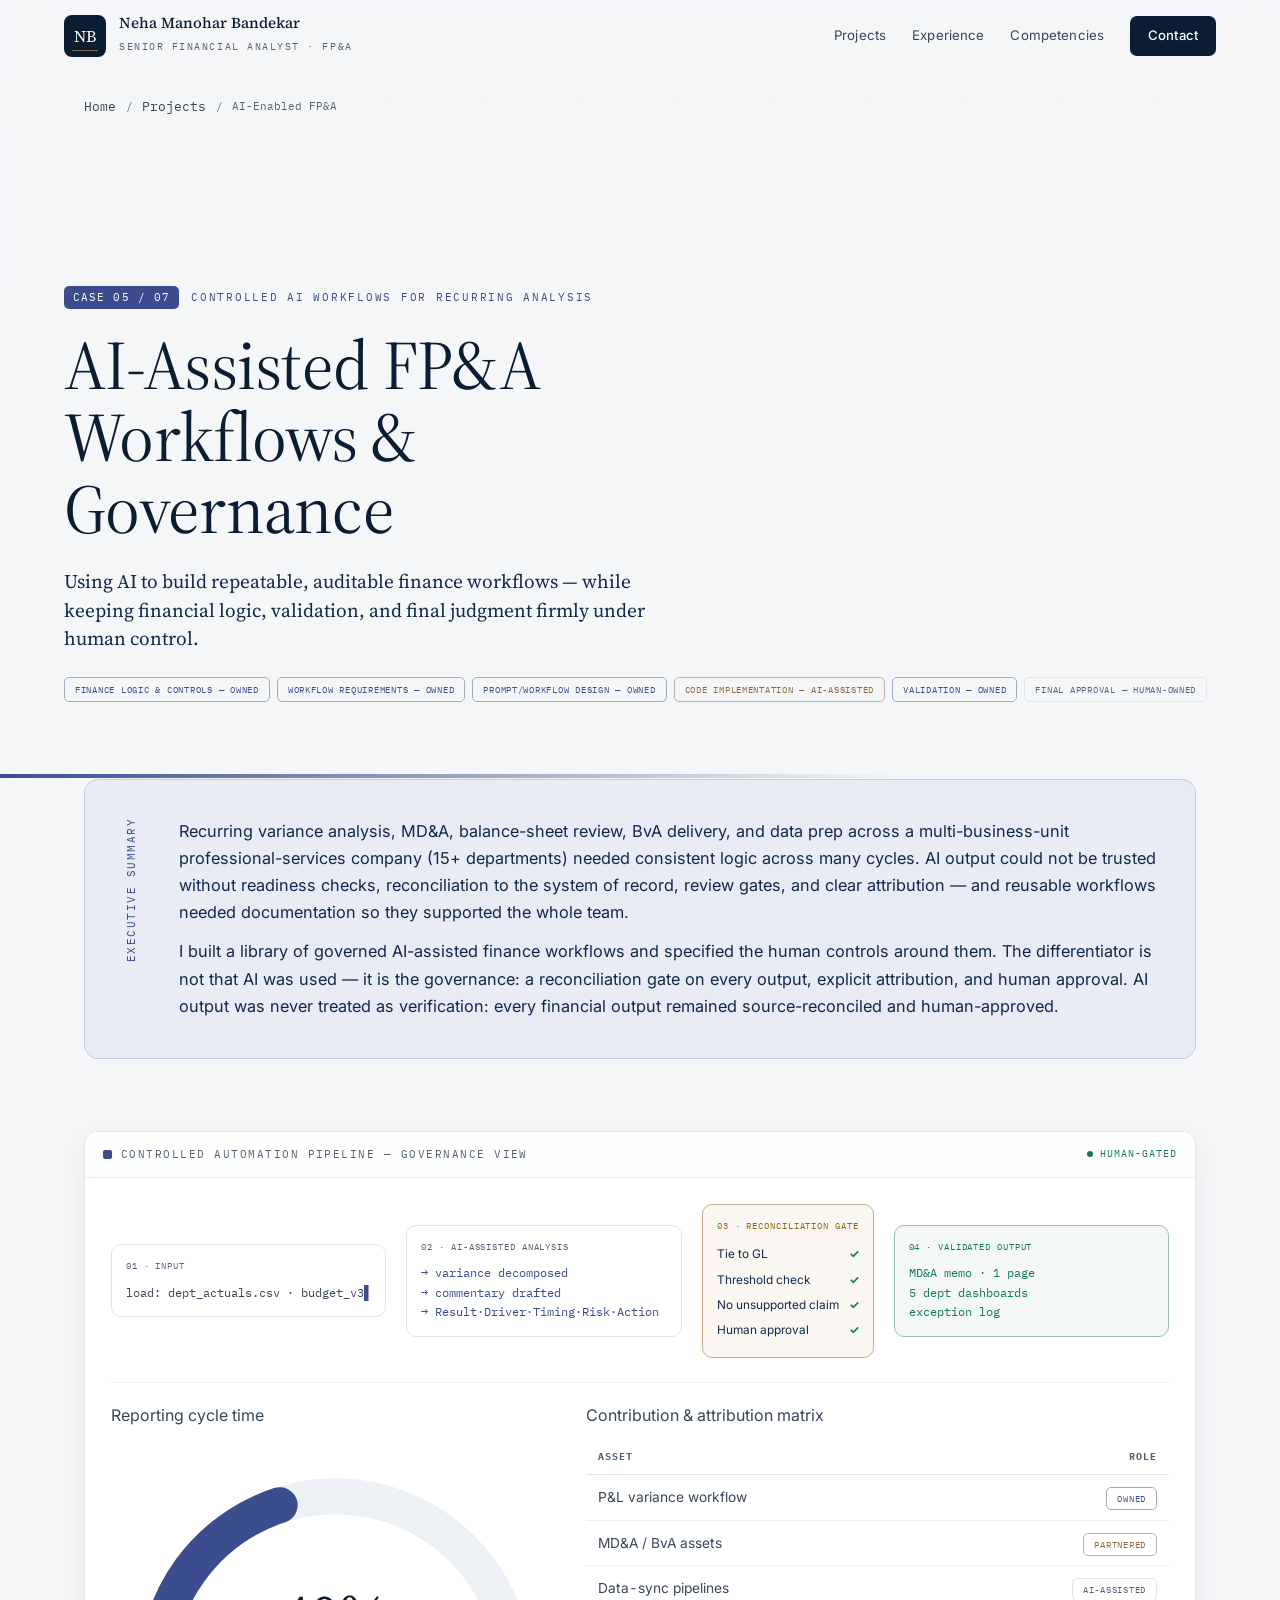
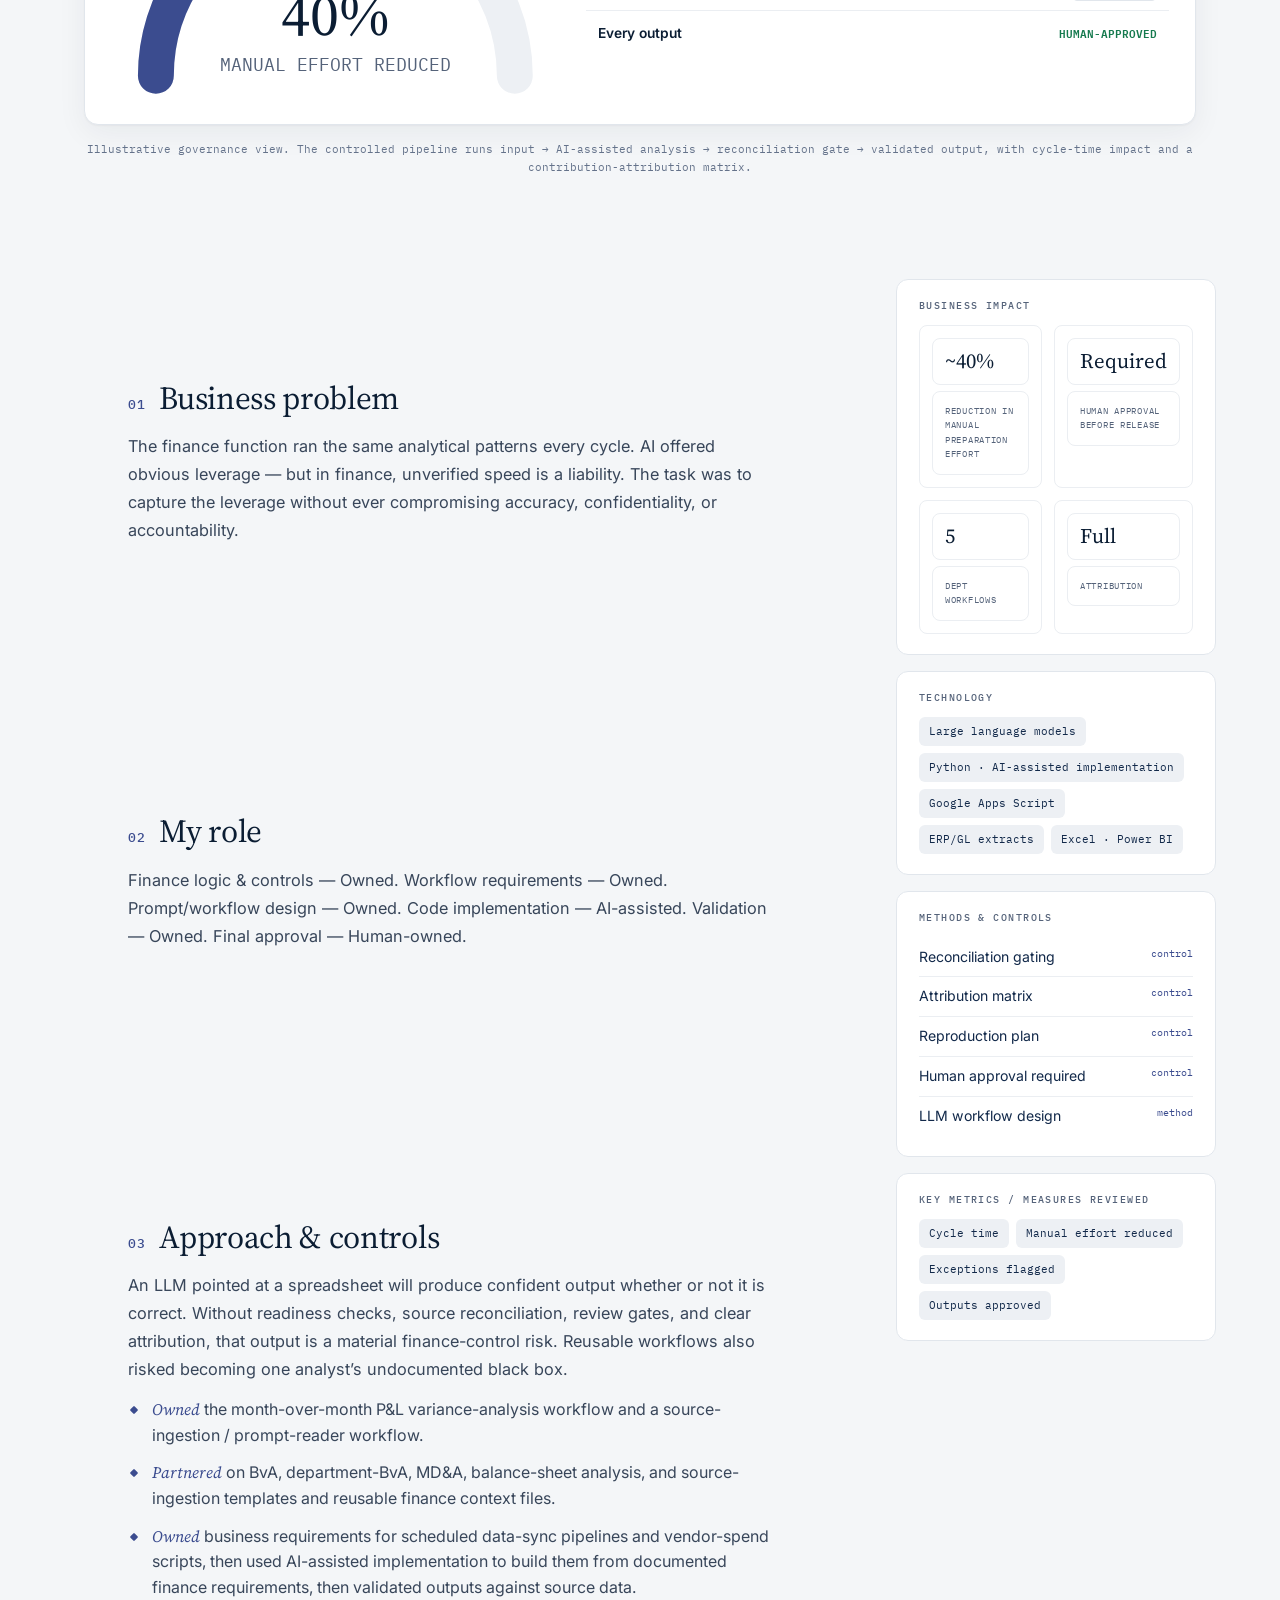
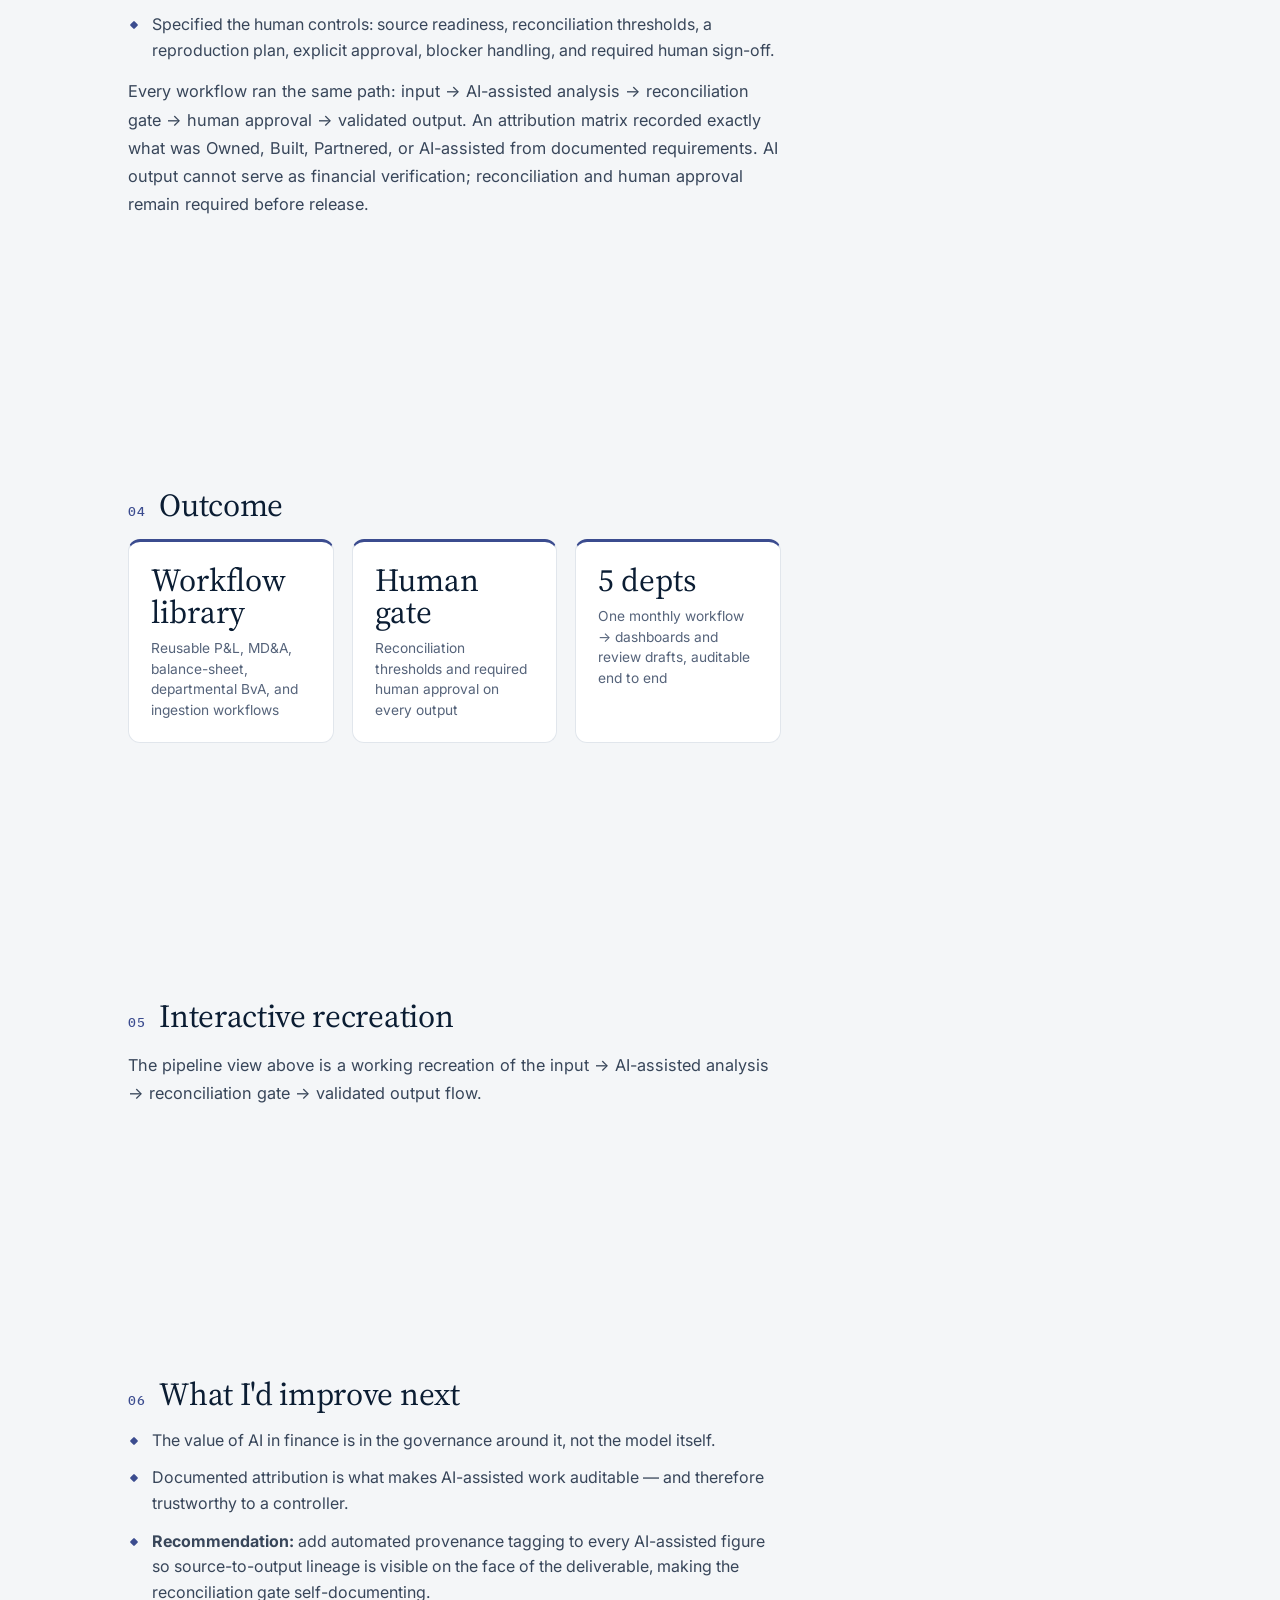
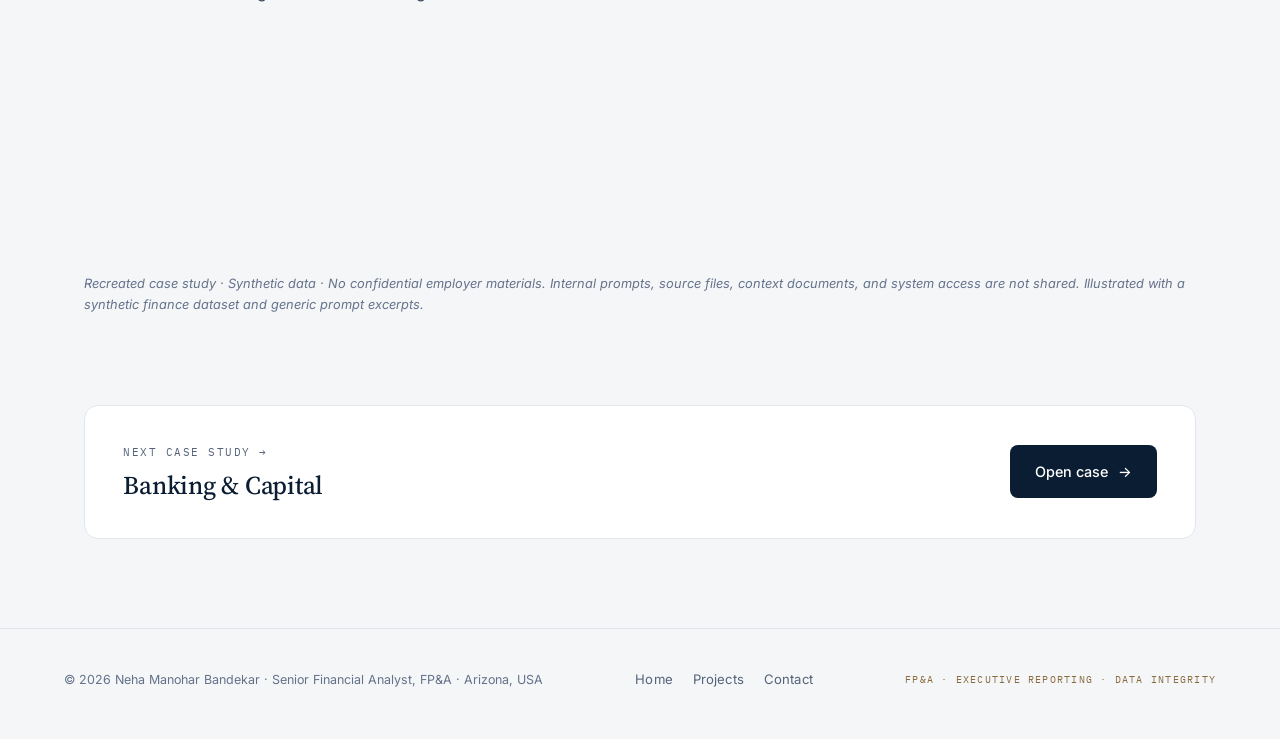
==== commit 8bc8f322: "Implement portfolio enrichment, data stack repositioning, Exhibit 04 overhaul, and print/PDF fixes p" ====
--- a/ai-fpa.html
+++ b/ai-fpa.html
@@ -82,7 +82,7 @@
 <div class="exec-sum">
   <div class="es-inner">
     <div class="es-label">Executive Summary</div>
-    <div class="es-body"><p>Recurring variance analysis, MD&A, balance-sheet review, BvA delivery, and data prep across a multi-business-unit professional-services company (15+ departments) needed consistent logic across many cycles. AI output could not be trusted without readiness checks, source reconciliation, review gates, and clear attribution — and reusable workflows needed documentation so they supported the whole team.</p><p>I built a library of governed AI-assisted finance workflows and specified the human controls around them. The differentiator is not that AI was used — it is the governance: a reconciliation gate on every output, explicit attribution, and human approval. AI output was never treated as verification: every financial output remained source-reconciled and human-approved.</p></div>
+    <div class="es-body"><p>Recurring variance analysis, MD&A, balance-sheet review, BvA delivery, and data prep across a multi-business-unit professional-services company (15+ departments) needed consistent logic across many cycles. AI output could not be trusted without readiness checks, reconciliation to the system of record, review gates, and clear attribution — and reusable workflows needed documentation so they supported the whole team.</p><p>I built a library of governed AI-assisted finance workflows and specified the human controls around them. The differentiator is not that AI was used — it is the governance: a reconciliation gate on every output, explicit attribution, and human approval. AI output was never treated as verification: every financial output remained source-reconciled and human-approved.</p></div>
   </div>
 </div>
 
@@ -109,8 +109,8 @@
         <span class="ex-t">Reporting cycle time</span>
         <svg viewBox="0 0 200 120" class="viz" role="img" aria-label="Gauge chart showing percentage of manual reporting-cycle effort reduced">
           <path d="M20 110 A80 80 0 0 1 180 110" fill="none" stroke="var(--paper-2)" stroke-width="16" stroke-linecap="round"/>
-          <path id="afGauge" class="ringfill" d="M20 110 A80 80 0 0 1 180 110" fill="none" stroke="var(--accent)" stroke-width="16" stroke-linecap="round" stroke-dasharray="251" stroke-dashoffset="251"/>
-          <text x="100" y="92" text-anchor="middle" font-family="var(--serif)" font-size="26" fill="var(--ink)" class="count" id="afPct" data-to="40" data-suf="%" data-dec="0">0%</text>
+          <path id="afGauge" class="ringfill" d="M20 110 A80 80 0 0 1 180 110" fill="none" stroke="var(--accent)" stroke-width="16" stroke-linecap="round" stroke-dasharray="251" stroke-dashoffset="150.6"/>
+          <text x="100" y="92" text-anchor="middle" font-family="var(--serif)" font-size="26" fill="var(--ink)" class="count" id="afPct" data-to="40" data-suf="%" data-dec="0">40%</text>
           <text x="100" y="108" text-anchor="middle" font-family="var(--mono)" font-size="8" fill="var(--muted)">MANUAL EFFORT REDUCED</text>
         </svg>
       </div>
@@ -122,7 +122,7 @@
           <tr><th>Asset</th><th>Role</th></tr>
           <tr><td>P&amp;L variance workflow</td><td><span class="badge led">Owned</span></td></tr>
           <tr><td>MD&amp;A / BvA assets</td><td><span class="badge co">Partnered</span></td></tr>
-          <tr><td>Data-sync scripts</td><td><span class="badge sup">AI-assisted</span></td></tr>
+          <tr><td>Data-sync pipelines</td><td><span class="badge sup">AI-assisted</span></td></tr>
           <tr class="tot"><td>Every output</td><td><span class="mono" style="color:var(--pos);font-size:.7rem">HUMAN-APPROVED</span></td></tr>
         </table>
         </div>
@@ -135,11 +135,11 @@
 <div class="engage">
   <div class="engage-wrap">
     <div class="case-flow">
-      <section class="cs" id="ctx"><h2><span class="n">01</span>Business problem</h2><p>The finance function ran the same analytical patterns every cycle. AI offered obvious leverage — but in finance, unverified speed is a liability. The task was to capture the leverage without ever compromising accuracy, confidentiality, or accountability.</p></section><section class="cs" id="role"><h2><span class="n">02</span>My role</h2><p>Finance logic &amp; controls — Owned. Workflow requirements — Owned. Prompt/workflow design — Owned. Code implementation — AI-assisted. Validation — Owned. Final approval — Human-owned.</p></section><section class="cs" id="challenge"><h2><span class="n">03</span>Approach &amp; controls</h2><p>An LLM pointed at a spreadsheet will produce confident output whether or not it is correct. Without readiness checks, source reconciliation, review gates, and clear attribution, that output is a material finance-control risk. Reusable workflows also risked becoming one analyst’s undocumented black box.</p><ul><li><em class="em">Owned</em> the month-over-month P&amp;L variance-analysis workflow and a source-ingestion / prompt-reader workflow.</li><li><em class="em">Partnered</em> on BvA, department-BvA, MD&amp;A, balance-sheet analysis, and source-ingestion templates and reusable finance context files.</li><li><em class="em">Owned</em> business requirements for automated data-sync and vendor-spend scripts, then used AI-assisted implementation to build the scripts from documented finance requirements, then validated outputs against source data.</li><li>Specified the human controls: source readiness, reconciliation thresholds, a reproduction plan, explicit approval, blocker handling, and required human sign-off.</li></ul><p>Every workflow ran the same path: input → AI-assisted analysis → reconciliation gate → human approval → validated output. An attribution matrix recorded exactly what was Owned, Built, Partnered, or AI-assisted from documented requirements. AI output cannot serve as financial verification; reconciliation and human approval remain required before release.</p></section><section class="cs" id="results"><h2><span class="n">04</span>Outcome</h2><div class="results-grid"><div class="result"><div class="v">Workflow library</div><div class="k">Reusable P&amp;L, MD&amp;A, balance-sheet, departmental BvA, and ingestion workflows</div></div><div class="result"><div class="v">Human gate</div><div class="k">Reconciliation thresholds and required human approval on every output</div></div><div class="result"><div class="v">5 depts</div><div class="k">One monthly workflow → dashboards and review drafts, auditable end to end</div></div></div></section><section class="cs" id="interactive"><h2><span class="n">05</span>Interactive recreation</h2><p>The pipeline view above is a working recreation of the input → AI-assisted analysis → reconciliation gate → validated output flow.</p></section><section class="cs" id="lessons"><h2><span class="n">06</span>What I'd improve next</h2><ul><li>The value of AI in finance is in the governance around it, not the model itself.</li><li>Documented attribution is what makes AI-assisted work auditable — and therefore trustworthy to a controller.</li><li><b>Recommendation:</b> add automated provenance tagging to every AI-assisted figure so source-to-output lineage is visible on the face of the deliverable, making the reconciliation gate self-documenting.</li></ul></section>
+      <section class="cs" id="ctx"><h2><span class="n">01</span>Business problem</h2><p>The finance function ran the same analytical patterns every cycle. AI offered obvious leverage — but in finance, unverified speed is a liability. The task was to capture the leverage without ever compromising accuracy, confidentiality, or accountability.</p></section><section class="cs" id="role"><h2><span class="n">02</span>My role</h2><p>Finance logic &amp; controls — Owned. Workflow requirements — Owned. Prompt/workflow design — Owned. Code implementation — AI-assisted. Validation — Owned. Final approval — Human-owned.</p></section><section class="cs" id="challenge"><h2><span class="n">03</span>Approach &amp; controls</h2><p>An LLM pointed at a spreadsheet will produce confident output whether or not it is correct. Without readiness checks, source reconciliation, review gates, and clear attribution, that output is a material finance-control risk. Reusable workflows also risked becoming one analyst’s undocumented black box.</p><ul><li><em class="em">Owned</em> the month-over-month P&amp;L variance-analysis workflow and a source-ingestion / prompt-reader workflow.</li><li><em class="em">Partnered</em> on BvA, department-BvA, MD&amp;A, balance-sheet analysis, and source-ingestion templates and reusable finance context files.</li><li><em class="em">Owned</em> business requirements for scheduled data-sync pipelines and vendor-spend scripts, then used AI-assisted implementation to build them from documented finance requirements, then validated outputs against source data.</li><li>Specified the human controls: source readiness, reconciliation thresholds, a reproduction plan, explicit approval, blocker handling, and required human sign-off.</li></ul><p>Every workflow ran the same path: input → AI-assisted analysis → reconciliation gate → human approval → validated output. An attribution matrix recorded exactly what was Owned, Built, Partnered, or AI-assisted from documented requirements. AI output cannot serve as financial verification; reconciliation and human approval remain required before release.</p></section><section class="cs" id="results"><h2><span class="n">04</span>Outcome</h2><div class="results-grid"><div class="result"><div class="v">Workflow library</div><div class="k">Reusable P&amp;L, MD&amp;A, balance-sheet, departmental BvA, and ingestion workflows</div></div><div class="result"><div class="v">Human gate</div><div class="k">Reconciliation thresholds and required human approval on every output</div></div><div class="result"><div class="v">5 depts</div><div class="k">One monthly workflow → dashboards and review drafts, auditable end to end</div></div></div></section><section class="cs" id="interactive"><h2><span class="n">05</span>Interactive recreation</h2><p>The pipeline view above is a working recreation of the input → AI-assisted analysis → reconciliation gate → validated output flow.</p></section><section class="cs" id="lessons"><h2><span class="n">06</span>What I'd improve next</h2><ul><li>The value of AI in finance is in the governance around it, not the model itself.</li><li>Documented attribution is what makes AI-assisted work auditable — and therefore trustworthy to a controller.</li><li><b>Recommendation:</b> add automated provenance tagging to every AI-assisted figure so source-to-output lineage is visible on the face of the deliverable, making the reconciliation gate self-documenting.</li></ul></section>
     </div>
     <aside class="rail">
       <div class="rail-card"><h3>Business impact</h3><div class="rail-kpi"><div><div class="v figure">~40%</div><div class="k">Reduction in manual preparation effort</div></div><div><div class="v figure">Required</div><div class="k">Human approval before release</div></div><div><div class="v figure">5</div><div class="k">Dept workflows</div></div><div><div class="v figure">Full</div><div class="k">Attribution</div></div></div></div>
-      <div class="rail-card"><h3>Technology</h3><div class="rail-chips"><span>Large language models</span><span>Python · AI-assisted implementation</span><span>Excel · Power BI</span></div></div>
+      <div class="rail-card"><h3>Technology</h3><div class="rail-chips"><span>Large language models</span><span>Python · AI-assisted implementation</span><span>Google Apps Script</span><span>ERP/GL extracts</span><span>Excel · Power BI</span></div></div>
       <div class="rail-card"><h3>Methods &amp; Controls</h3><ul class="rail-list"><li><span>Reconciliation gating</span><span class="tag">control</span></li><li><span>Attribution matrix</span><span class="tag">control</span></li><li><span>Reproduction plan</span><span class="tag">control</span></li><li><span>Human approval required</span><span class="tag">control</span></li><li><span>LLM workflow design</span><span class="tag">method</span></li></ul></div>
       <div class="rail-card"><h3>Key Metrics / Measures Reviewed</h3><div class="rail-chips"><span>Cycle time</span><span>Manual effort reduced</span><span>Exceptions flagged</span><span>Outputs approved</span></div></div>
     </aside>
@@ -158,7 +158,7 @@
 <footer>
   <span class="copy">© 2026 Neha Manohar Bandekar · Senior Financial Analyst, FP&amp;A · Arizona, USA</span>
   <nav class="fnav"><a href="/">Home</a><a href="/#cases">Projects</a><a href="/#contact">Contact</a></nav>
-  <span class="tag">FP&amp;A · Executive Reporting · Decision Support</span>
+  <span class="tag">FP&amp;A · Executive Reporting · Data Integrity</span>
 </footer>
 <script>
 (function(){
@@ -174,6 +174,14 @@
     document.querySelectorAll('.count[data-to]').forEach(function(el){io.observe(el);});
   })();
 
+  window.addEventListener('beforeprint', function(){
+    document.querySelectorAll('.count[data-to]').forEach(function(el){
+      var to=+el.dataset.to,pre=el.dataset.pre||'',suf=el.dataset.suf||'',dec=+(el.dataset.dec||0);
+      el.textContent=pre+(dec?to.toFixed(dec):Math.round(to).toLocaleString())+suf;
+    });
+    var gauge=document.getElementById('afGauge'); if(gauge) gauge.style.strokeDashoffset=251*(1-0.40);
+  });
+
 
   (function(){
     var gauge=document.getElementById('afGauge');
--- a/styles.css
+++ b/styles.css
@@ -558,6 +558,37 @@
 /* end-of-report seal */
 .endseal{text-align:center;margin-top:30px;font-family:var(--mono);font-size:.66rem;letter-spacing:.2em;text-transform:uppercase;color:var(--faint)}
 
+/* ---------- architecture flow (data stack to executive package) ---------- */
+.arch-container{margin-top:38px;background:var(--panel);border:1px solid var(--line);border-radius:14px;padding:32px 28px;box-shadow:var(--shadow)}
+.arch-header{display:flex;justify-content:space-between;align-items:flex-end;gap:16px;flex-wrap:wrap;margin-bottom:24px;border-bottom:1px solid var(--line-2);padding-bottom:16px}
+.arch-title{font-family:var(--serif);font-size:1.25rem;color:var(--ink);margin:0}
+.arch-legend{display:flex;align-items:center;gap:16px;flex-wrap:wrap;font-family:var(--mono);font-size:.66rem;letter-spacing:.08em;text-transform:uppercase}
+.arch-legend span{display:inline-flex;align-items:center;gap:6px}
+.arch-dot{width:8px;height:8px;border-radius:50%}
+.arch-dot.owned{background:var(--pos)}
+.arch-dot.partnered{background:var(--accent)}
+.arch-dot.platform{background:var(--muted)}
+.arch-grid{display:grid;grid-template-columns:repeat(6,1fr);gap:12px;position:relative}
+@media(max-width:1080px){.arch-grid{grid-template-columns:repeat(3,1fr);gap:16px}}
+@media(max-width:640px){.arch-grid{grid-template-columns:1fr;gap:14px}}
+.arch-node{background:var(--paper);border:1px solid var(--line);border-radius:10px;padding:16px 14px;display:flex;flex-direction:column;justify-content:space-between;position:relative}
+.arch-node.is-owned{border-color:color-mix(in srgb,var(--pos) 40%,var(--line));background:color-mix(in srgb,var(--pos) 4%,var(--paper))}
+.arch-node.is-partnered{border-color:color-mix(in srgb,var(--accent) 40%,var(--line));background:color-mix(in srgb,var(--accent) 4%,var(--paper))}
+.arch-step-num{font-family:var(--mono);font-size:.58rem;letter-spacing:.12em;text-transform:uppercase;color:var(--muted);margin-bottom:6px}
+.arch-step-name{font-family:var(--sans);font-weight:600;font-size:.86rem;color:var(--ink);line-height:1.25;margin-bottom:8px}
+.arch-step-desc{font-size:.74rem;color:var(--body);line-height:1.5;margin-bottom:12px;flex-grow:1}
+.arch-badge{display:inline-block;padding:3px 7px;border-radius:4px;font-family:var(--mono);font-size:.56rem;letter-spacing:.08em;text-transform:uppercase;font-weight:500}
+.arch-badge.owned{background:color-mix(in srgb,var(--pos) 15%,#fff);color:var(--pos);border:1px solid color-mix(in srgb,var(--pos) 30%,transparent)}
+.arch-badge.partnered{background:color-mix(in srgb,var(--accent) 15%,#fff);color:var(--accent);border:1px solid color-mix(in srgb,var(--accent) 30%,transparent)}
+.arch-badge.platform{background:var(--paper-2);color:var(--muted);border:1px solid var(--line)}
+
+/* ---------- dual competency groups (CH 04) ---------- */
+.skills-two-group{display:grid;grid-template-columns:1fr 1fr;gap:24px;margin-top:34px}
+@media(max-width:840px){.skills-two-group{grid-template-columns:1fr}}
+.skill-box{background:var(--panel);border:1px solid var(--line);border-radius:14px;padding:26px 24px;box-shadow:var(--shadow)}
+.skill-box-h{font-family:var(--serif);font-size:1.2rem;color:var(--ink);margin:0 0 8px;display:flex;align-items:center;gap:10px}
+.skill-box-desc{font-size:.84rem;color:var(--muted);margin-bottom:18px;line-height:1.5}
+
 @media(prefers-reduced-motion:reduce){
   .js [data-rv]{opacity:1!important;transform:none!important;clip-path:none!important}
   .hero-fx{animation:none;opacity:1;transform:none}
@@ -565,3 +596,59 @@
   .rticker-track{animation:none}
   .ch-tag .ln{transform:scaleX(1)}
 }
+
+/* ============================================================
+   R-059 & R-060 — PRINT & PDF RESILIENCE
+   Ensures print view / Save-as-PDF never renders blank charts
+   or zeroed numbers. Forces final states & disables keyframe pauses.
+   ============================================================ */
+@media print {
+  *, *::before, *::after {
+    animation: none !important;
+    transition: none !important;
+    opacity: 1 !important;
+    transform: none !important;
+    -webkit-print-color-adjust: exact !important;
+    print-color-adjust: exact !important;
+  }
+  body {
+    background: #fff !important;
+    color: #0B1D33 !important;
+  }
+  body::before {
+    display: none !important;
+  }
+  /* Show all elements hidden by JS observer or scroll systems */
+  .js [data-rv], .rv, .fade, .fadeup, .hero-fx, .bk-cell, .bv-cell, .js .build tr, .af-node, .af-gate {
+    opacity: 1 !important;
+    transform: none !important;
+    visibility: visible !important;
+  }
+  /* Force charts & SVGs to show full paths/bars */
+  .draw, path.draw {
+    stroke-dashoffset: 0 !important;
+  }
+  .grow, .growx, .dv-bar i, .pb-bars i {
+    transform: none !important;
+    opacity: 1 !important;
+    visibility: visible !important;
+  }
+  .ringfill, #pbRing, #afGauge {
+    stroke-dashoffset: 0 !important;
+  }
+  #bkCurDot, #bkCurTxt, #bkThresh, #bkTxt, #bkArea, #kpArea, #dvArea {
+    opacity: 1 !important;
+  }
+  /* Hide navigation rails, ticker, progress bars */
+  .toc, .toc-prog, .mchap, #progress, #prog, #site-header, .rticker, .hero-btns, .ex-go {
+    display: none !important;
+  }
+  /* Ensure page breaks fall cleanly between chapters */
+  .chapter, .stage, .exec-sum, .pg-hero {
+    break-inside: avoid;
+    page-break-inside: avoid;
+  }
+  section {
+    padding: 30px 20px !important;
+  }
+}
